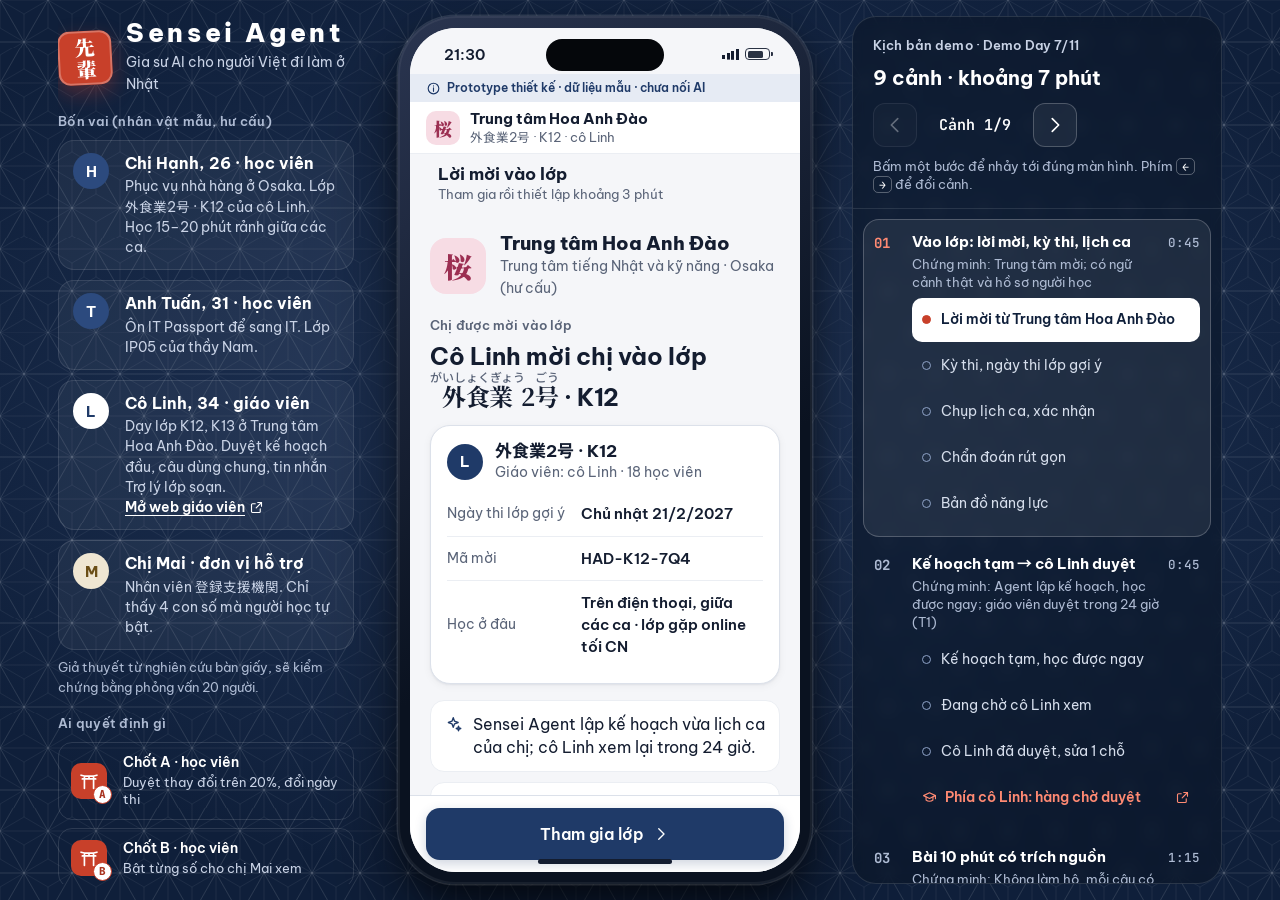
==== demo/index.html @ a63b80f2 "Sensei Agent: clickable prototype for learners, teachers and tenant ops, with a 55-second intro vide" ====
<!doctype html>
<html lang="vi">
<head>
<meta charset="utf-8">
<meta name="viewport" content="width=device-width, initial-scale=1, viewport-fit=cover">
<title>Sensei Agent · Prototype thiết kế</title>
<meta name="description" content="Prototype thiết kế bấm được của Sensei Agent, gia sư AI cho người Việt đi làm ở Nhật. Dữ liệu mẫu, chưa nối AI.">
<meta name="theme-color" content="#0F1F3A">
<link rel="icon" href="data:image/svg+xml,%3Csvg xmlns='http://www.w3.org/2000/svg' viewBox='0 0 64 64'%3E%3Crect width='64' height='64' rx='14' fill='%23C8402A'/%3E%3Ctext x='32' y='45' font-size='38' text-anchor='middle' fill='white' font-family='serif' font-weight='700'%3E%E5%85%88%3C/text%3E%3C/svg%3E">
<link rel="preconnect" href="https://fonts.googleapis.com">
<link rel="preconnect" href="https://fonts.gstatic.com" crossorigin>
<link rel="stylesheet" href="https://fonts.googleapis.com/css2?family=Be+Vietnam+Pro:wght@300;400;500;600;700;800&family=JetBrains+Mono:wght@400;500;700&family=Noto+Sans+JP:wght@400;500;700&family=Noto+Serif+JP:wght@700;900&display=swap">
<link rel="stylesheet" href="assets/app.css">
</head>
<body>
<a class="skip" href="#view">Bỏ qua, tới màn hình app</a>

<svg width="0" height="0" style="position:absolute" aria-hidden="true" focusable="false">
  <symbol id="i-sun" viewBox="0 0 24 24"><circle cx="12" cy="12" r="4"/><path d="M12 2.5v2M12 19.5v2M4.6 4.6l1.4 1.4M18 18l1.4 1.4M2.5 12h2M19.5 12h2M4.6 19.4L6 18M18 6l1.4-1.4"/></symbol>
  <symbol id="i-cal" viewBox="0 0 24 24"><rect x="3.5" y="5" width="17" height="15.5" rx="2.5"/><path d="M3.5 10h17M8 3v4M16 3v4"/></symbol>
  <symbol id="i-camera" viewBox="0 0 24 24"><path d="M4.5 8h2.8l1.8-2.6h5.8L16.7 8h2.8a1.5 1.5 0 0 1 1.5 1.5v9A1.5 1.5 0 0 1 19.5 20h-15A1.5 1.5 0 0 1 3 18.5v-9A1.5 1.5 0 0 1 4.5 8z"/><circle cx="12" cy="13.8" r="3.6"/></symbol>
  <symbol id="i-chat" viewBox="0 0 24 24"><path d="M5 4.5h14A2 2 0 0 1 21 6.5v8.5a2 2 0 0 1-2 2h-8.5L5.5 21v-4H5a2 2 0 0 1-2-2V6.5a2 2 0 0 1 2-2z"/><path d="M8 9.5h8M8 13h5"/></symbol>
  <symbol id="i-user" viewBox="0 0 24 24"><circle cx="12" cy="8" r="4"/><path d="M4 20.5c1-4 4.4-6 8-6s7 2 8 6"/></symbol>
  <symbol id="i-back" viewBox="0 0 24 24"><path d="M15 5l-7 7 7 7"/></symbol>
  <symbol id="i-next" viewBox="0 0 24 24"><path d="M9 5l7 7-7 7"/></symbol>
  <symbol id="i-check" viewBox="0 0 24 24"><path d="M5 12.5l4.5 4.5L19 7.5"/></symbol>
  <symbol id="i-x" viewBox="0 0 24 24"><path d="M6.5 6.5l11 11M17.5 6.5l-11 11"/></symbol>
  <symbol id="i-lock" viewBox="0 0 24 24"><rect x="5" y="10.5" width="14" height="10" rx="2.2"/><path d="M8.5 10.5V7.8a3.5 3.5 0 0 1 7 0v2.7M12 14.5v2.5"/></symbol>
  <symbol id="i-shield" viewBox="0 0 24 24"><path d="M12 3l7.5 2.8v5.7c0 4.6-3.2 8.2-7.5 9.5-4.3-1.3-7.5-4.9-7.5-9.5V5.8z"/><path d="M9 12l2.2 2.2L15.5 10"/></symbol>
  <symbol id="i-phone" viewBox="0 0 24 24"><path d="M6 3.5h3l1.6 4.4-2.1 1.4a11.5 11.5 0 0 0 6.2 6.2l1.4-2.1 4.4 1.6v3A2.5 2.5 0 0 1 18 20.5 15 15 0 0 1 3.5 6 2.5 2.5 0 0 1 6 3.5z"/></symbol>
  <symbol id="i-ext" viewBox="0 0 24 24"><path d="M14 4h6v6M20 4l-8.5 8.5M18 14v4.5a1.5 1.5 0 0 1-1.5 1.5h-11A1.5 1.5 0 0 1 4 18.5v-11A1.5 1.5 0 0 1 5.5 6H10"/></symbol>
  <symbol id="i-book" viewBox="0 0 24 24"><path d="M4.5 5.5A2.5 2.5 0 0 1 7 3h12.5v15H7a2.5 2.5 0 0 0-2.5 2.5z"/><path d="M4.5 20.5V5.5M19.5 18v3H7M9 7.5h6.5"/></symbol>
  <symbol id="i-flag" viewBox="0 0 24 24"><path d="M5.5 21V4M5.5 4.5h11.5l-2.3 4 2.3 4H5.5"/></symbol>
  <symbol id="i-bulb" viewBox="0 0 24 24"><path d="M9.3 17.5h5.4M10.2 20.5h3.6M12 3a6 6 0 0 0-3.6 10.8c.7.6 1 1.3 1 2.2v1.5h5.2V16c0-.9.3-1.6 1-2.2A6 6 0 0 0 12 3z"/></symbol>
  <symbol id="i-trash" viewBox="0 0 24 24"><path d="M4 7h16M9.5 7V4.5h5V7M6 7l1 13.5h10L18 7M10 11v6M14 11v6"/></symbol>
  <symbol id="i-refresh" viewBox="0 0 24 24"><path d="M20 11A8 8 0 0 0 5.6 6.4L4 8M4 3.5V8h4.5M4 13a8 8 0 0 0 14.4 4.6L20 16M20 20.5V16h-4.5"/></symbol>
  <symbol id="i-clock" viewBox="0 0 24 24"><circle cx="12" cy="12" r="8.5"/><path d="M12 7.5V12l3 2"/></symbol>
  <symbol id="i-train" viewBox="0 0 24 24"><rect x="5.5" y="3" width="13" height="14" rx="3"/><path d="M5.5 10.5h13M9 14h.01M15 14h.01M8.5 21l2-4M15.5 21l-2-4"/></symbol>
  <symbol id="i-cup" viewBox="0 0 24 24"><path d="M4 9h12.5v4.5A5.5 5.5 0 0 1 11 19H9.5A5.5 5.5 0 0 1 4 13.5z"/><path d="M16.5 10.5h1.2a2.6 2.6 0 0 1 0 5.2h-1.6M8 3.5v2.5M12 3.5v2.5"/></symbol>
  <symbol id="i-moon" viewBox="0 0 24 24"><path d="M19.5 14.5A8 8 0 1 1 9.5 4.5a6.5 6.5 0 0 0 10 10z"/></symbol>
  <symbol id="i-eye" viewBox="0 0 24 24"><path d="M2.5 12S6 5.5 12 5.5 21.5 12 21.5 12 18 18.5 12 18.5 2.5 12 2.5 12z"/><circle cx="12" cy="12" r="3"/></symbol>
  <symbol id="i-info" viewBox="0 0 24 24"><circle cx="12" cy="12" r="8.5"/><path d="M12 11v5.5M12 7.8v.2"/></symbol>
  <symbol id="i-pen" viewBox="0 0 24 24"><path d="M4.5 19.5h3.8L19 8.8 15.2 5 4.5 15.7zM13.5 6.7l3.8 3.8"/></symbol>
  <symbol id="i-spark" viewBox="0 0 24 24"><path d="M11 3.5l1.7 4.8 4.8 1.7-4.8 1.7L11 16.5l-1.7-4.8L4.5 10l4.8-1.7zM18 15l.8 2.2 2.2.8-2.2.8L18 21l-.8-2.2-2.2-.8 2.2-.8z"/></symbol>
  <symbol id="i-map" viewBox="0 0 24 24"><path d="M9 4.5L3.5 6.5v13l5.5-2 6 2 5.5-2v-13l-5.5 2zM9 4.5v13M15 6.5v13"/></symbol>
  <symbol id="i-send" viewBox="0 0 24 24"><path d="M4 11.8L20 4l-6 16-2.6-6.2zM11.4 13.8L20 4"/></symbol>
  <symbol id="i-list" viewBox="0 0 24 24"><path d="M9.5 6.5h10M9.5 12h10M9.5 17.5h10M4.5 6.5h.01M4.5 12h.01M4.5 17.5h.01"/></symbol>
  <symbol id="i-timer" viewBox="0 0 24 24"><circle cx="12" cy="13.5" r="7.5"/><path d="M12 9.5v4l2.5 2M9.5 2.5h5M18.5 6.5l1.2-1.2"/></symbol>
  <symbol id="i-users" viewBox="0 0 24 24"><circle cx="9" cy="8.5" r="3.5"/><path d="M2.5 20c.8-3.4 3.3-5.5 6.5-5.5s5.7 2.1 6.5 5.5M16 5a3.5 3.5 0 0 1 0 7M18 14.8c1.8.8 3 2.6 3.5 5.2"/></symbol>
  <symbol id="i-scan" viewBox="0 0 24 24"><path d="M4 8.5V5.5A1.5 1.5 0 0 1 5.5 4h3M15.5 4h3A1.5 1.5 0 0 1 20 5.5v3M20 15.5v3a1.5 1.5 0 0 1-1.5 1.5h-3M8.5 20h-3A1.5 1.5 0 0 1 4 18.5v-3M4 12h16"/></symbol>
  <symbol id="i-alert" viewBox="0 0 24 24"><path d="M12 3.5l9.5 16.5h-19z"/><path d="M12 10v4.5M12 17.2v.2"/></symbol>
  <symbol id="i-gate" viewBox="0 0 24 24"><path d="M2.5 5c4.5 1.6 14.5 1.6 19 0M4 9.5h16M6.5 6.4V21M17.5 6.4V21M12 6.9v2.6"/></symbol>
  <symbol id="i-play" viewBox="0 0 24 24"><path d="M8 5.5l10.5 6.5L8 18.5z"/></symbol>
  <symbol id="i-file" viewBox="0 0 24 24"><path d="M14 3.5H7A1.5 1.5 0 0 0 5.5 5v14A1.5 1.5 0 0 0 7 20.5h10a1.5 1.5 0 0 0 1.5-1.5V8z"/><path d="M14 3.5V8h4.5M9 12.5h6M9 16h6"/></symbol>
  <symbol id="i-mega" viewBox="0 0 24 24"><path d="M4 10v4h3l7 4.5v-13L7 10z"/><path d="M17.5 9.5a3.5 3.5 0 0 1 0 5M7 14l1.2 5h2.3l-1-5"/></symbol>
  <symbol id="i-school" viewBox="0 0 24 24"><path d="M2.5 9L12 4.5 21.5 9 12 13.5z"/><path d="M6.5 11v5c3 2.5 8 2.5 11 0v-5M21.5 9v5"/></symbol>
</svg>

<div class="stage">
  <aside class="rail" aria-label="Về prototype này">
    <div class="brand">
      <span class="seal" aria-hidden="true">先輩</span>
      <div><p class="wordmark">Sensei Agent</p><p class="tagline">Gia sư AI cho người Việt đi làm ở Nhật</p></div>
    </div>

    <section aria-labelledby="personasT">
      <h2 class="rail-label" id="personasT">Bốn vai (nhân vật mẫu, hư cấu)</h2>
      <div class="personas">
        <article class="persona"><span class="av" aria-hidden="true">H</span><div><h3>Chị Hạnh, 26 · học viên</h3><p>Phục vụ nhà hàng ở Osaka. Lớp <span lang="ja">外食業2号</span> · K12 của cô Linh. Học 15–20 phút rảnh giữa các ca.</p></div></article>
        <article class="persona"><span class="av" aria-hidden="true">T</span><div><h3>Anh Tuấn, 31 · học viên</h3><p>Ôn IT Passport để sang IT. Lớp IP05 của thầy Nam.</p></div></article>
        <article class="persona"><span class="av av-teach" aria-hidden="true">L</span><div><h3>Cô Linh, 34 · giáo viên</h3><p>Dạy lớp K12, K13 ở Trung tâm Hoa Anh Đào. Duyệt kế hoạch đầu, câu dùng chung, tin nhắn Trợ lý lớp soạn. <a class="rail-link" href="../teacher/index.html#p=today" target="_blank" rel="noopener">Mở web giáo viên<svg class="ic ic-xs" aria-hidden="true"><use href="#i-ext"></use></svg></a></p></div></article>
        <article class="persona"><span class="av av-mai" aria-hidden="true">M</span><div><h3>Chị Mai · đơn vị hỗ trợ</h3><p>Nhân viên <span lang="ja">登録支援機関</span>. Chỉ thấy 4 con số mà người học tự bật.</p></div></article>
      </div>
      <p class="rail-fine">Giả thuyết từ nghiên cứu bàn giấy, sẽ kiểm chứng bằng phỏng vấn 20 người.</p>
    </section>

    <section aria-labelledby="gatesT">
      <h2 class="rail-label" id="gatesT">Ai quyết định gì</h2>
      <div class="gates-legend">
        <button class="gl" data-act="go" data-arg="replan-diff"><span class="gate-mark sm" aria-hidden="true"><svg class="ic"><use href="#i-gate"></use></svg><b>A</b></span><span class="gl-t">Chốt A · học viên<em>Duyệt thay đổi trên 20%, đổi ngày thi</em></span></button>
        <button class="gl" data-act="go" data-arg="privacy"><span class="gate-mark sm" aria-hidden="true"><svg class="ic"><use href="#i-gate"></use></svg><b>B</b></span><span class="gl-t">Chốt B · học viên<em>Bật từng số cho chị Mai xem</em></span></button>
        <button class="gl" data-act="go" data-arg="plan-approved"><span class="gate-mark sm" aria-hidden="true"><svg class="ic"><use href="#i-gate"></use></svg><b>L</b></span><span class="gl-t">Cô Linh · giáo viên<em>Kế hoạch đầu (T1), câu dùng chung (T2), trả lời câu hỏi (T6), tin nhắn lớp (T7)</em></span></button>
      </div>
      <p class="shu-note"><span class="shu-dot" aria-hidden="true"></span>Màu son (朱) trong app = chỗ con người quyết định.</p>
    </section>

    <p class="rail-foot">Làm ở giai đoạn đề xuất (9/2026), khai báo theo Rulebook 8.3 và FAQ 10. Lõi AI và máy chủ xây trong 25/10–6/11/2026.</p>
  </aside>

  <header class="topbar">
    <div class="brand sm"><span class="seal sm" aria-hidden="true">先輩</span><p class="wordmark">Sensei Agent</p></div>
    <button class="topbar-guide" data-act="guide" aria-controls="guide" aria-expanded="false"><svg class="ic ic-sm" aria-hidden="true"><use href="#i-list"></use></svg><span>Kịch bản demo · <span class="js-pos">Cảnh 1/9</span></span></button>
  </header>

  <main class="center">
    <div class="device-box">
      <div class="device">
        <div class="phone" id="phone" role="region" aria-label="Màn hình app Sensei Agent">
          <div class="statusbar" aria-hidden="true"><span id="sb-time" class="sb-time">21:30</span><span class="island"></span><span class="sb-right"><span id="sb-day">CN 15/11</span><span class="sb-sig"></span><span class="sb-bat"></span></span></div>
          <div class="badge-strip"><span class="badge"><svg class="ic ic-xs" aria-hidden="true"><use href="#i-info"></use></svg>Prototype thiết kế · dữ liệu mẫu · chưa nối AI</span><span id="badge-clock" class="badge-clock"></span></div>
          <div id="tenant" class="tenant"></div>
          <div id="rolebar" class="rolebar" hidden></div>
          <header id="appbar" class="appbar"></header>
          <div id="view" class="view" tabindex="-1"></div>
          <div id="dock" class="dock" hidden></div>
          <nav id="tabbar" class="tabbar" aria-label="Điều hướng chính" hidden></nav>
          <div id="sheet" class="sheet" hidden></div>
          <div id="toast" class="toast" role="status" aria-live="polite"></div>
          <span class="home-ind" aria-hidden="true"></span>
        </div>
      </div>
    </div>
  </main>

  <aside id="guide" class="guide" aria-label="Kịch bản demo">
    <div class="guide-head">
      <div class="guide-top">
        <p class="eyebrow on-dark">Kịch bản demo · Demo Day 7/11</p>
        <button class="guide-close" data-act="closeGuide" aria-label="Đóng kịch bản"><svg class="ic" aria-hidden="true"><use href="#i-x"></use></svg></button>
      </div>
      <h2 class="guide-h">9 cảnh · khoảng 7 phút</h2>
      <div class="guide-nav">
        <button id="prevScene" data-act="prevScene" aria-label="Cảnh trước"><svg class="ic" aria-hidden="true"><use href="#i-back"></use></svg></button>
        <span id="guide-pos" class="guide-pos" aria-live="polite">Cảnh 1/9</span>
        <button id="nextScene" data-act="nextScene" aria-label="Cảnh sau"><svg class="ic" aria-hidden="true"><use href="#i-next"></use></svg></button>
      </div>
      <p class="kbd-hint">Bấm một bước để nhảy tới đúng màn hình. Phím <kbd>←</kbd> <kbd>→</kbd> để đổi cảnh.</p>
    </div>
    <div id="guide-body" class="guide-body"></div>
  </aside>
  <div id="guide-scrim" class="guide-scrim" data-act="closeGuide" hidden></div>
</div>

<script src="assets/data.js"></script>
<script src="assets/app.js"></script>
</body>
</html>
---- demo/assets/app.css ----
/* Sensei Agent prototype. Indigo (藍) carries the app; vermilion (朱) marks only the places where a person decides. */
:root {
  --ai: #1F3A68; --ai-deep: #172D52; --ai-ink: #0F1F3A; --ai-mid: #4F6FA8; --ai-soft: #E6EBF4; --ai-tint: #F0F4FB;
  --paper: #F5F6F9; --card: #FFFFFF; --ink: #141D30; --ink-2: #3A4458; --muted: #5A6478; --line: #DCE1EA; --line-2: #EBEEF3;
  --shu: #C8402A; --shu-deep: #A9331F; --shu-soft: #FBEAE6; --shu-light: #FF8A73;
  --ok: #1E6B52; --ok-soft: #E3F2EC; --warn: #8A5A00; --warn-soft: #FFF4DB; --danger: #B3261E;
  --on-dark: #C9D3E6; --on-dark-2: #AEBBD3;
  --ease: cubic-bezier(.2, .7, 0, 1);
  --sh-1: 0 1px 2px rgba(20, 29, 48, .06), 0 2px 8px rgba(20, 29, 48, .05);
  --sh-2: 0 10px 28px rgba(20, 29, 48, .14);
  --f-body: "Be Vietnam Pro", "Noto Sans JP", "Hiragino Sans", "Yu Gothic UI", "Meiryo", system-ui, sans-serif;
  --f-jp-serif: "Noto Serif JP", "Hiragino Mincho ProN", "Yu Mincho", serif;
  --f-jp: "Noto Sans JP", "Hiragino Sans", "Yu Gothic UI", "Meiryo", var(--f-body);
  --f-mono: "JetBrains Mono", ui-monospace, "Cascadia Mono", Consolas, monospace;
  --s: 1;
}

*, *::before, *::after { box-sizing: border-box; }
[hidden] { display: none !important; }
html { -webkit-text-size-adjust: 100%; }
body {
  margin: 0; min-height: 100dvh; font: 400 16px/1.55 var(--f-body); color: var(--ink); line-break: strict;
  background-color: var(--ai-ink);
  background-image: radial-gradient(1200px 700px at 50% 45%, rgba(79, 111, 168, .28), transparent 70%), url("asanoha.svg");
  -webkit-font-smoothing: antialiased;
}
button, input { font: inherit; color: inherit; }
button { cursor: pointer; -webkit-tap-highlight-color: transparent; touch-action: manipulation; }
button:disabled { cursor: not-allowed; }
a { color: var(--ai); }
p { margin: 0; }
ruby { ruby-align: center; white-space: nowrap; }
ruby rt { font-family: var(--f-jp); font-weight: 500; font-size: .5em; color: var(--muted); letter-spacing: 0; }
.jt { font-family: var(--f-jp-serif); font-weight: 700; }
.mono { font-family: var(--f-mono); }
.num { font-variant-numeric: tabular-nums; }
.sr-only { position: absolute !important; width: 1px; height: 1px; padding: 0; margin: -1px; overflow: hidden; clip: rect(0 0 0 0); white-space: nowrap; border: 0; }
.skip { position: absolute; left: 12px; top: -60px; z-index: 100; background: #fff; color: var(--ai); padding: 10px 14px; border-radius: 10px; font-weight: 600; }
.skip:focus { top: 12px; }
:focus-visible { outline: 2px solid var(--shu); outline-offset: 2px; }
[tabindex="-1"]:focus { outline: none; }

.ic { width: 22px; height: 22px; flex: none; fill: none; stroke: currentColor; stroke-width: 1.8; stroke-linecap: round; stroke-linejoin: round; vertical-align: middle; }
.ic-sm { width: 18px; height: 18px; }
.ic-xs { width: 15px; height: 15px; }
.ic-lg { width: 30px; height: 30px; }
.ic.ok { color: var(--ok); }

/* ================= STAGE (desktop 3 columns) ================= */
.stage {
  display: grid; grid-template-columns: minmax(250px, 300px) auto minmax(320px, 370px);
  gap: 40px; justify-content: center; align-items: center; min-height: 100dvh; padding: 16px 32px;
}
.center { display: grid; place-items: center; }
.device-box { position: relative; width: calc(414px * var(--s)); height: calc(868px * var(--s)); }
.device {
  position: absolute; top: 0; left: 0; width: 414px; height: 868px; padding: 12px;
  transform: scale(var(--s)); transform-origin: 0 0;
  border-radius: 58px; background: linear-gradient(145deg, #2A3550, #0A1220 60%);
  box-shadow: 0 0 0 1.5px rgba(255, 255, 255, .12), 0 40px 80px rgba(0, 0, 0, .55), 0 12px 24px rgba(0, 0, 0, .35), inset 0 0 0 2px rgba(255, 255, 255, .06);
}
.phone {
  position: relative; width: 390px; height: 844px; border-radius: 46px; overflow: hidden;
  background: var(--paper); display: flex; flex-direction: column; isolation: isolate;
}

/* ----- rail ----- */
.rail { color: #fff; display: grid; gap: 18px; align-content: safe center; max-height: calc(100dvh - 32px); overflow: auto; padding: 4px 4px 4px 0; scrollbar-width: thin; }
.brand { display: flex; gap: 14px; align-items: center; }
.seal {
  width: 54px; height: 54px; border-radius: 12px; background: var(--shu); color: #fff; flex: none;
  font: 900 20px/1 var(--f-jp-serif); display: grid; place-items: center; writing-mode: vertical-rl; letter-spacing: .06em;
  box-shadow: inset 0 0 0 2px rgba(255, 255, 255, .28), 0 8px 20px rgba(200, 64, 42, .35); transform: rotate(-3deg);
}
.seal.sm { width: 38px; height: 38px; font-size: 14px; border-radius: 9px; }
.wordmark { font: 800 26px/1 var(--f-body); letter-spacing: .14em; margin: 0; }
.brand.sm .wordmark { font-size: 19px; }
.tagline { font-size: 14px; color: var(--on-dark); margin-top: 6px; }
.proto-badge { display: inline-flex; gap: 8px; align-items: center; justify-self: start; font: 600 13px/1.3 var(--f-body); background: rgba(230, 235, 244, .1); border: 1px solid rgba(230, 235, 244, .28); color: #E6EBF4; border-radius: 999px; padding: 7px 14px; }
.rail-label { font: 600 13px/1.3 var(--f-body); color: var(--on-dark-2); letter-spacing: .02em; margin: 0 0 10px; }
.personas { display: grid; gap: 10px; }
.persona { background: rgba(255, 255, 255, .05); border: 1px solid rgba(255, 255, 255, .1); border-radius: 16px; padding: 12px 14px; display: grid; grid-template-columns: 40px 1fr; gap: 12px; }
.persona .av { background: #2C4A7E; color: #fff; }
.persona h3 { font: 700 15.5px/1.3 var(--f-body); margin: 0; }
.persona p { font-size: 13.5px; line-height: 1.5; color: var(--on-dark); margin-top: 3px; }
.rail-fine { font-size: 12.5px; color: var(--on-dark-2); margin-top: 8px; }
.gates-legend { display: grid; gap: 8px; }
.gl { display: grid; grid-template-columns: 40px 1fr; gap: 12px; align-items: center; text-align: left; padding: 10px 12px; border-radius: 14px; background: transparent; border: 1px solid rgba(255, 255, 255, .12); color: #fff; min-height: 56px; transition: background .2s, border-color .2s; }
.gl:hover { background: rgba(255, 255, 255, .06); border-color: rgba(255, 138, 115, .5); }
.gl-t { font: 600 14px/1.35 var(--f-body); }
.gl-t em { display: block; font: 400 12.5px/1.4 var(--f-body); color: var(--on-dark); font-style: normal; margin-top: 2px; }
.shu-note { display: flex; gap: 10px; align-items: center; font-size: 13.5px; color: #E6EBF4; margin-top: 12px; }
.shu-dot { width: 14px; height: 14px; border-radius: 4px; background: var(--shu); flex: none; }
.rail-foot { font-size: 12.5px; line-height: 1.55; color: var(--on-dark-2); border-top: 1px solid rgba(255, 255, 255, .12); padding-top: 14px; }

/* ----- guide ----- */
.guide {
  color: #fff; display: flex; flex-direction: column; max-height: min(calc(100dvh - 32px), 900px);
  background: rgba(10, 20, 38, .55); border: 1px solid rgba(255, 255, 255, .12); border-radius: 24px; overflow: hidden;
  backdrop-filter: blur(6px);
}
.guide-head { padding: 20px 20px 14px; border-bottom: 1px solid rgba(255, 255, 255, .1); }
.guide-top { display: flex; justify-content: space-between; align-items: center; gap: 8px; }
.guide-h { font: 700 20px/1.3 var(--f-body); margin: 4px 0 12px; }
.guide-nav { display: flex; align-items: center; gap: 10px; }
.guide-nav button, .guide-close { width: 44px; height: 44px; border-radius: 12px; border: 1px solid rgba(255, 255, 255, .22); background: rgba(255, 255, 255, .06); color: #fff; display: grid; place-items: center; }
.guide-nav button:hover:not(:disabled) { background: rgba(255, 255, 255, .14); }
.guide-nav button:disabled { opacity: .35; }
.guide-close { display: none; }
.guide-pos { font: 600 15px var(--f-mono); color: #fff; min-width: 96px; text-align: center; }
.kbd-hint { font-size: 12.5px; line-height: 1.5; color: var(--on-dark-2); margin-top: 10px; }
kbd { font: 500 11.5px var(--f-mono); border: 1px solid rgba(255, 255, 255, .3); border-radius: 5px; padding: 0 5px; color: #fff; }
.guide-body { overflow-y: auto; padding: 10px 10px 18px; flex: 1; scrollbar-width: thin; scrollbar-color: rgba(255, 255, 255, .25) transparent; }
.scenes { list-style: none; padding: 0; margin: 0; display: grid; gap: 4px; }
.scene { border-radius: 16px; padding: 12px 10px 10px; border: 1px solid transparent; transition: background .25s, border-color .25s; }
.scene.on { background: rgba(255, 255, 255, .07); border-color: rgba(255, 255, 255, .22); }
.scene-top { display: grid; grid-template-columns: 30px 1fr auto; gap: 8px; align-items: start; }
.scene-n { font: 700 14px/1.6 var(--f-mono); color: var(--on-dark-2); }
.scene.on .scene-n { color: var(--shu-light); }
.scene-tt h3 { font: 700 15px/1.35 var(--f-body); margin: 0; }
.scene-proves { font-size: 12.5px; line-height: 1.45; color: var(--on-dark-2); margin-top: 3px; }
.scene-dur { font: 500 12.5px/1.8 var(--f-mono); color: var(--on-dark-2); }
.steps { list-style: none; padding: 0 0 0 38px; margin: 6px 0 0; display: grid; gap: 2px; }
.step { width: 100%; display: flex; gap: 10px; align-items: center; text-align: left; min-height: 44px; padding: 6px 10px; border-radius: 10px; border: 0; background: transparent; color: #D6DEEC; font: 400 14px/1.35 var(--f-body); transition: background .15s, color .15s; }
.step:hover { background: rgba(255, 255, 255, .08); color: #fff; }
.step-dot { width: 9px; height: 9px; border-radius: 50%; border: 1.5px solid #8FA3C7; flex: none; }
.step.cur { background: #fff; color: var(--ai-ink); font-weight: 600; }
.step.cur .step-dot { background: var(--shu); border-color: var(--shu); }
.extras { margin: 12px 0 12px; padding: 14px 4px 0; border-top: 1px solid rgba(255, 255, 255, .1); }
.extras .eyebrow { margin: 0 6px 6px; }
.extras .steps { padding-left: 0; }
.step.extra span em { display: block; font-style: normal; font-size: 12.5px; color: var(--on-dark-2); }
.step.extra.cur span em { color: var(--muted); }
.btn.on-dark-ghost { background: transparent; border-color: rgba(255, 255, 255, .28); color: #fff; margin: 4px 4px 0; width: calc(100% - 8px); }
.btn.on-dark-ghost:hover { background: rgba(255, 255, 255, .08); }
.guide-scrim { position: fixed; inset: 0; background: rgba(5, 10, 20, .55); z-index: 40; }
.topbar { display: none; }
.guide :focus-visible, .rail :focus-visible, .topbar :focus-visible { outline-color: var(--shu-light); }

/* ================= PHONE CHROME ================= */
.statusbar { position: relative; flex: none; height: 46px; display: flex; align-items: center; justify-content: space-between; padding: 6px 30px 0 34px; font: 600 15px var(--f-body); color: var(--ink); background: var(--paper); }
.sb-time { font-variant-numeric: tabular-nums; }
.island { position: absolute; left: 50%; top: 11px; width: 118px; height: 32px; margin-left: -59px; border-radius: 20px; background: #05070B; }
.sb-right { display: flex; align-items: center; gap: 6px; font-size: 13px; }
#sb-day { display: none; }
.sb-sig { width: 17px; height: 11px; background: linear-gradient(to top, var(--ink) 0 100%) 0 100%/3px 40% no-repeat, linear-gradient(var(--ink), var(--ink)) 4.5px 100%/3px 60% no-repeat, linear-gradient(var(--ink), var(--ink)) 9px 100%/3px 80% no-repeat, linear-gradient(var(--ink), var(--ink)) 13.5px 100%/3px 100% no-repeat; }
.sb-bat { width: 25px; height: 12px; border: 1.5px solid var(--ink); border-radius: 4px; position: relative; opacity: .9; }
.sb-bat::before { content: ""; position: absolute; inset: 1.5px 6px 1.5px 1.5px; background: var(--ink); border-radius: 1.5px; }
.sb-bat::after { content: ""; position: absolute; right: -4px; top: 3px; width: 2px; height: 4px; border-radius: 0 1px 1px 0; background: var(--ink); }
.badge-strip { flex: none; display: flex; flex-wrap: wrap; align-items: center; gap: 2px 10px; padding: 6px 16px; background: var(--ai-soft); color: var(--ai); font: 600 12px/1.35 var(--f-body); }
.badge { display: inline-flex; gap: 6px; align-items: center; }
.badge-clock { display: none; margin-left: auto; font: 500 12px var(--f-mono); }
.rolebar { flex: none; display: flex; gap: 8px; align-items: center; padding: 9px 16px; background: var(--ai-ink); color: #fff; font-size: 13.5px; }
.appbar { position: relative; flex: none; display: flex; align-items: center; gap: 8px; min-height: 58px; padding: 4px 12px; background: var(--paper); }
.iconbtn { width: 44px; height: 44px; border-radius: 12px; border: 0; background: transparent; color: var(--ink); display: grid; place-items: center; }
.iconbtn:hover { background: var(--ai-soft); }
.appbar-logo { width: 36px; height: 36px; margin: 4px; border-radius: 10px; background: var(--shu); color: #fff; font: 900 19px/1 var(--f-jp-serif); display: grid; place-items: center; flex: none; }
.appbar-t { flex: 1; min-width: 0; }
.appbar-title { font: 700 17px/1.25 var(--f-body); white-space: nowrap; overflow: hidden; text-overflow: ellipsis; }
.appbar-sub { font-size: 13px; line-height: 1.3; color: var(--muted); margin-top: 1px; white-space: nowrap; overflow: hidden; text-overflow: ellipsis; }
.appbar-guide { display: none; }
.setup-prog { position: absolute; left: 16px; right: 16px; bottom: 0; display: flex; gap: 4px; }
.setup-prog span { flex: 1; height: 3px; border-radius: 2px; background: var(--line); transition: background .3s; }
.setup-prog span.on { background: var(--ai); }
.view { flex: 1; min-height: 0; overflow-y: auto; overflow-x: hidden; overscroll-behavior: contain; scrollbar-width: thin; scrollbar-color: #C3CAD6 transparent; outline: none; }
.screen { min-height: 100%; }
.screen.enter { animation: enterFwd .32s var(--ease) both; }
.screen.enter-back { animation: enterBack .32s var(--ease) both; }
@keyframes enterFwd { from { opacity: 0; transform: translateX(16px); } to { opacity: 1; transform: none; } }
@keyframes enterBack { from { opacity: 0; transform: translateX(-16px); } to { opacity: 1; transform: none; } }
.dock { flex: none; display: grid; gap: 8px; padding: 12px 16px; background: rgba(255, 255, 255, .96); border-top: 1px solid var(--line); }
.tabbar { flex: none; display: grid; grid-template-columns: repeat(5, 1fr); background: #fff; border-top: 1px solid var(--line); padding: 6px 6px 26px; }
.tab { display: grid; justify-items: center; align-content: start; gap: 2px; min-height: 52px; border: 0; background: none; color: var(--muted); font: 600 12px/1.2 var(--f-body); padding: 4px 0; border-radius: 12px; }
.tab-ic { display: grid; place-items: center; width: 58px; height: 30px; border-radius: 999px; transition: background .2s var(--ease); }
.tab .ic { width: 23px; height: 23px; }
.tab.on { color: var(--ai); }
.tab.on .tab-ic { background: var(--ai-soft); }
.tab.on .ic { stroke-width: 2.1; }
.tab-cam .tab-ic { width: 54px; height: 54px; border-radius: 50%; background: var(--ai); color: #fff; margin-top: -24px; border: 4px solid #fff; box-shadow: 0 6px 16px rgba(31, 58, 104, .35); }
.tab-cam.on .tab-ic { background: var(--ai-deep); }
.home-ind { position: absolute; left: 50%; bottom: 8px; width: 134px; height: 5px; margin-left: -67px; border-radius: 3px; background: var(--ink); z-index: 35; pointer-events: none; }

/* sheet + toast */
.sheet { position: absolute; inset: 0; z-index: 30; }
.scrim { position: absolute; inset: 0; background: rgba(15, 31, 58, .5); animation: fade .2s ease both; }
.sheet-card { position: absolute; left: 0; right: 0; bottom: 0; background: #fff; border-radius: 24px 24px 0 0; padding: 10px 20px 34px; animation: sheetUp .32s var(--ease) both; box-shadow: 0 -10px 30px rgba(15, 31, 58, .2); }
.sheet-card > p { font-size: 15.5px; color: var(--ink-2); margin: 8px 0 18px; }
.grab { display: block; width: 40px; height: 5px; border-radius: 3px; background: var(--line); margin: 0 auto 14px; }
@keyframes fade { from { opacity: 0; } }
@keyframes sheetUp { from { transform: translateY(100%); } }
.reasons { display: grid; gap: 8px; margin: 12px 0 18px; }
.reason { min-height: 48px; border: 1.5px solid var(--line); border-radius: 12px; background: #fff; text-align: left; padding: 0 14px; font: 600 15px var(--f-body); color: var(--ink); }
.reason.on { border-color: var(--ai); background: var(--ai-tint); box-shadow: inset 0 0 0 1px var(--ai); }
.toast { position: absolute; left: 50%; bottom: 104px; z-index: 40; transform: translate(-50%, 14px); opacity: 0; visibility: hidden; pointer-events: none; background: var(--ink); color: #fff; padding: 12px 16px; border-radius: 14px; font: 500 14.5px/1.4 var(--f-body); width: max-content; max-width: calc(100% - 40px); box-shadow: var(--sh-2); transition: opacity .2s, transform .3s var(--ease), visibility 0s .3s; }
.toast.show { opacity: 1; visibility: visible; transform: translate(-50%, 0); transition: opacity .2s, transform .3s var(--ease); }

/* ================= TYPE + BASICS ================= */
.pad { padding: 16px 20px 28px; }
.eyebrow { font: 600 13px/1.35 var(--f-body); color: var(--muted); margin: 0 0 6px; letter-spacing: .01em; }
.eyebrow.shu { color: var(--shu-deep); }
.eyebrow.on-dark { color: var(--on-dark); }
.eyebrow.gap { margin-top: 24px; }
.h1 { font: 700 24px/1.3 var(--f-body); letter-spacing: -.01em; margin: 2px 0 10px; }
.h2 { font: 700 19px/1.35 var(--f-body); margin: 0; }
.h3 { font: 700 17px/1.35 var(--f-body); margin: 24px 0 10px; }
.lead { font-size: 16px; line-height: 1.55; color: var(--ink-2); margin: 0 0 14px; }
.helper { font-size: 13.5px; line-height: 1.5; color: var(--muted); margin-top: 6px; }
.muted { color: var(--muted); font-size: 14px; }
.note { display: flex; gap: 10px; align-items: flex-start; padding: 12px 14px; border-radius: 14px; background: var(--ai-soft); color: var(--ink); font-size: 15px; line-height: 1.5; margin: 14px 0; }
.note .ic { margin-top: 2px; color: var(--ai); }
.note.ok { background: var(--ok-soft); }
.note.ok .ic { color: var(--ok); }
.fb { display: flex; gap: 8px; align-items: flex-start; padding: 12px 14px; border-radius: 14px; font: 500 15px/1.5 var(--f-body); margin: 12px 0 0; }
.fb .ic { margin-top: 2px; }
.fb.warn { background: var(--warn-soft); color: #5C3C00; }
.fb.ok { background: var(--ok-soft); color: #134A38; }
.fb.info { background: var(--ai-soft); color: var(--ink); }
.facts { list-style: none; padding: 0; display: grid; gap: 10px; margin: 16px 0; }
.facts li { display: flex; gap: 10px; align-items: flex-start; font-size: 15.5px; line-height: 1.5; background: #fff; border: 1px solid var(--line-2); border-radius: 14px; padding: 12px 14px; }
.facts li .ic { color: var(--ai); margin-top: 2px; }
.facts li .ic.ok { color: var(--ok); }
.srcs { display: grid; gap: 0; margin-top: 10px; }
.src { display: flex; gap: 8px; align-items: center; min-height: 44px; padding: 8px 12px; margin: 10px 0 0; border-radius: 12px; background: #fff; border: 1px solid var(--line); color: var(--ai); font: 500 13px/1.4 var(--f-body); text-decoration: none; transition: border-color .15s, background .15s; }
.src:hover { border-color: var(--ai-mid); background: var(--ai-tint); }
.src span { flex: 1; min-width: 0; }
.tag { display: inline-flex; gap: 8px; align-items: baseline; background: var(--ai-soft); color: var(--ink); border-radius: 8px; padding: 3px 10px; font: 700 14px/1.9 var(--f-jp-serif); }
.tag-vn { font: 500 12.5px var(--f-body); color: var(--ai); }
.team { display: flex; gap: 6px; align-items: center; font-size: 13px; line-height: 1.4; color: var(--muted); }
.empty { text-align: center; padding: 36px 12px; display: grid; justify-items: center; gap: 6px; }
.empty .ic-lg { color: var(--ai); padding: 14px; border-radius: 50%; background: var(--ai-soft); box-sizing: content-box; }
.empty-t { font: 700 18px/1.35 var(--f-body); margin-top: 8px; }
.empty-b { font-size: 15px; line-height: 1.5; color: var(--muted); margin: 0 0 12px; max-width: 32ch; }
.empty.inline { display: flex; gap: 14px; align-items: flex-start; text-align: left; padding: 16px; background: var(--warn-soft); border-radius: 16px; margin: 12px 0 16px; justify-items: start; }
.empty.inline .ic-lg { background: #fff; color: var(--warn); padding: 10px; flex: none; }
.empty.inline .empty-t { margin: 0; }
.empty.inline .empty-b { color: #5C3C00; margin: 4px 0 0; max-width: none; }

/* ================= BUTTONS ================= */
.btn { display: inline-flex; align-items: center; justify-content: center; gap: 8px; min-height: 52px; padding: 8px 18px; border-radius: 14px; font: 600 16px/1.25 var(--f-body); border: 1.5px solid transparent; text-decoration: none; text-align: center; transition: transform .12s var(--ease), background .15s, border-color .15s, box-shadow .15s; }
.btn:active:not(:disabled) { transform: scale(.97); }
.btn.primary { background: var(--ai); color: #fff; box-shadow: 0 4px 12px rgba(31, 58, 104, .22); }
.btn.primary:hover:not(:disabled) { background: var(--ai-deep); }
.btn.shu { background: var(--shu); color: #fff; box-shadow: 0 4px 14px rgba(200, 64, 42, .28); }
.btn.shu:hover:not(:disabled) { background: var(--shu-deep); }
.btn.ghost { background: #fff; border-color: var(--line); color: var(--ai); }
.btn.ghost:hover:not(:disabled) { border-color: var(--ai-mid); background: var(--ai-tint); }
.btn.danger { background: var(--danger); color: #fff; }
.btn.danger:hover { background: #8F1E17; }
.btn.danger-ghost { background: #fff; border-color: #EBC4C0; color: var(--danger); }
.btn.danger-ghost:hover { background: #FFF5F4; }
.btn.call { background: var(--ok); color: #fff; width: 100%; font-size: 17px; }
.btn.call:hover { background: #17563F; }
.btn.sm { min-height: 44px; padding: 6px 14px; font-size: 14.5px; border-radius: 12px; }
.btn.block { width: 100%; }
.btn:disabled { background: #E4E8EF; color: #4F5A6D; border-color: transparent; box-shadow: none; }
.btn.ghost:disabled { background: var(--paper); border-color: var(--line); }
.row2 { display: grid; grid-template-columns: 1fr 1.35fr; gap: 10px; align-items: stretch; }
.row2 > :only-child { grid-column: 1 / -1; }
.row2.tight { margin: 4px 0 0; grid-template-columns: 1fr; }
.row2 .btn { padding-inline: 12px; }
.nw { white-space: nowrap; }
.ritem .row2 { grid-template-columns: auto 1fr; }
.dock-hint { display: flex; gap: 8px; align-items: center; justify-content: center; text-align: center; min-height: 44px; font-size: 14.5px; line-height: 1.4; color: var(--muted); }
.dock-note { align-self: center; font-size: 13.5px; color: var(--muted); }
.chip { display: inline-flex; align-items: center; gap: 7px; min-height: 44px; padding: 8px 14px; border-radius: 999px; border: 1.5px solid var(--line); background: #fff; color: var(--ai); font: 600 14.5px/1.3 var(--f-body); text-align: left; transition: border-color .15s, background .15s; }
.chip:hover { border-color: var(--ai-mid); background: var(--ai-tint); }
.chips { display: flex; flex-wrap: wrap; gap: 8px; margin: 14px 0 0; }

/* ================= GATES + STAMP (vermilion lives here) ================= */
.gate { position: relative; background: #fff; border: 1.5px solid var(--shu); border-radius: 18px; padding: 16px; margin: 22px 0 6px; box-shadow: 0 8px 22px rgba(200, 64, 42, .1); }
.gate > p { font-size: 15px; line-height: 1.55; color: var(--ink-2); margin-top: 10px; }
.gate .btn { margin-top: 12px; }
.gate.soft { border-color: var(--line); box-shadow: var(--sh-1); }
.gate-head { display: flex; gap: 14px; align-items: center; }
.gate-head .eyebrow { margin-bottom: 2px; }
.pad > .gate-head { margin: 4px 0 14px; }
.gate-head .h1 { margin: 0; }
.gate-mark { position: relative; width: 48px; height: 48px; border-radius: 14px; background: var(--shu); color: #fff; display: grid; place-items: center; flex: none; }
.gate-mark .ic { width: 26px; height: 26px; stroke-width: 2; }
.gate-mark b { position: absolute; right: -6px; bottom: -6px; width: 22px; height: 22px; border-radius: 50%; background: #fff; color: var(--shu-deep); font: 800 12.5px/1 var(--f-mono); display: grid; place-items: center; border: 1.5px solid var(--shu); }
.gate-mark.sm { width: 36px; height: 36px; border-radius: 10px; }
.gate-mark.sm .ic { width: 20px; height: 20px; }
.gate-mark.sm b { width: 19px; height: 19px; font-size: 11px; right: -5px; bottom: -5px; }
.stamp-wrap { display: flex; align-items: center; gap: 16px; margin: 22px 0 6px; padding: 14px 16px; border: 1.5px dashed rgba(200, 64, 42, .55); border-radius: 18px; background: #fff; }
.stamp { position: relative; width: 78px; height: 78px; flex: none; border-radius: 50%; border: 3px solid var(--shu); color: var(--shu); display: grid; place-items: center; transform: rotate(-12deg); animation: stampIn .6s var(--ease) both; box-shadow: inset 0 0 0 3px #fff, inset 0 0 0 4.5px rgba(200, 64, 42, .6); }
.stamp span { font: 900 21px/1 var(--f-jp-serif); writing-mode: vertical-rl; letter-spacing: .08em; }
.stamp::after { content: ""; position: absolute; inset: -3px; border-radius: 50%; background: radial-gradient(circle at 30% 70%, rgba(255, 255, 255, .55) 0 6%, transparent 7%), radial-gradient(circle at 72% 28%, rgba(255, 255, 255, .5) 0 4%, transparent 5%); pointer-events: none; }
@keyframes stampIn { 0% { transform: scale(2.1) rotate(-26deg); opacity: 0; } 55% { transform: scale(.9) rotate(-10deg); opacity: 1; } 75% { transform: scale(1.04) rotate(-12deg); } 100% { transform: scale(1) rotate(-12deg); } }
.stamp-note { display: flex; gap: 6px; align-items: center; font: 600 15.5px/1.4 var(--f-body); color: var(--shu-deep); }

/* ================= ONBOARDING ================= */
.choices { display: grid; gap: 12px; margin: 18px 0 6px; }
.choice { position: relative; text-align: left; display: grid; gap: 3px; padding: 16px 52px 16px 16px; border: 1.5px solid var(--line); border-radius: 18px; background: #fff; transition: border-color .15s, box-shadow .2s; }
.choice:hover { border-color: var(--ai-mid); }
.choice.on { border-color: var(--ai); box-shadow: inset 0 0 0 1px var(--ai), 0 8px 20px rgba(31, 58, 104, .12); }
.choice-ja { font-size: 21px; line-height: 1.7; color: var(--ink); }
.choice-vn { font: 600 15px/1.4 var(--f-body); color: var(--ink); }
.choice-meta { font-size: 13.5px; line-height: 1.45; color: var(--muted); }
.choice-who { justify-self: start; margin-top: 6px; font: 600 12.5px/1.3 var(--f-body); color: var(--ai); background: var(--ai-soft); padding: 3px 9px; border-radius: 6px; }
.radio { position: absolute; right: 16px; top: 20px; width: 24px; height: 24px; border: 2px solid #8C96A8; border-radius: 50%; transition: border-color .15s; }
.choice.on .radio { border-color: var(--ai); background: radial-gradient(var(--ai) 0 42%, transparent 46%); }
.field { display: grid; gap: 6px; margin: 18px 0 0; }
.field-label { font: 600 14.5px var(--f-body); }
input[type="date"] { font-size: 17px; min-height: 54px; padding: 0 14px; border: 1.5px solid var(--line); border-radius: 14px; background: #fff; color: var(--ink); width: 100%; }
input[type="date"]:focus-visible { border-color: var(--ai); }
.countdown { display: flex; align-items: baseline; flex-wrap: wrap; gap: 4px 10px; margin: 16px 0; padding: 16px 18px; border-radius: 18px; background: var(--ai) url("asanoha.svg"); color: #fff; }
.countdown b { font: 800 46px/1 var(--f-body); font-variant-numeric: tabular-nums; }
.countdown span { font: 600 18px var(--f-body); }
.countdown em { flex-basis: 100%; font-style: normal; font-size: 14.5px; color: #D6DEEC; }
.check { position: relative; display: flex; align-items: center; gap: 12px; min-height: 56px; padding: 8px 14px; border: 1.5px solid var(--line); border-radius: 14px; background: #fff; margin-top: 18px; font: 500 16px var(--f-body); cursor: pointer; }
.check input { position: absolute; opacity: 0; width: 1px; height: 1px; }
.check-box { width: 26px; height: 26px; border: 2px solid #8C96A8; border-radius: 7px; display: grid; place-items: center; color: transparent; flex: none; transition: background .15s, border-color .15s; }
.check input:checked + .check-box { background: var(--ai); border-color: var(--ai); color: #fff; }
.check input:focus-visible + .check-box { outline: 2px solid var(--shu); outline-offset: 2px; }
.check:has(input:checked) { border-color: var(--ai); }
.photo { position: relative; margin: 16px 0; border-radius: 18px; overflow: hidden; background: #262B33; padding: 16px 14px 12px; box-shadow: var(--sh-2); }
.photo figcaption { font-size: 12.5px; color: #D5DAE3; margin-top: 12px; text-align: center; }
.paper { background: #FCFBF6; border-radius: 3px; padding: 10px 8px 8px; transform: rotate(-1.4deg); box-shadow: 0 6px 14px rgba(0, 0, 0, .4); color: #222; }
.paper-title { font: 700 13px/1.3 var(--f-jp); text-align: center; margin: 0 0 6px; }
.paper-table { width: 100%; border-collapse: collapse; font: 500 11px/1.25 var(--f-jp); table-layout: fixed; }
.paper-table th, .paper-table td { border: 1px solid #B9B9B9; padding: 4px 1px; text-align: center; }
.paper-table thead th { font-size: 10px; background: #EFEDE4; }
.paper-table tbody th { font-size: 10.5px; width: 54px; }
.paper-table tr.me { background: #FFF3B8; }
.paper-table .blurred { filter: blur(3.5px); }
.paper-legend { font: 500 10px/1.4 var(--f-jp); color: #444; margin-top: 6px; text-align: right; }
.paper-photo.scanning .paper { filter: brightness(1.04); }
.scanline { position: absolute; left: 10px; right: 10px; height: 3px; border-radius: 2px; background: linear-gradient(90deg, transparent, var(--shu-light), transparent); box-shadow: 0 0 14px 2px rgba(255, 138, 115, .7); animation: scan 1.3s ease-in-out infinite; top: 12%; }
@keyframes scan { 0%, 100% { top: 10%; } 50% { top: 78%; } }
.shift-read { width: 100%; border-collapse: separate; border-spacing: 0; background: #fff; border: 1px solid var(--line); border-radius: 16px; overflow: hidden; margin: 12px 0; }
.shift-read th { text-align: left; padding: 10px 14px; font: 600 15px var(--f-body); width: 42%; }
.shift-read td { padding: 10px 14px; font: 500 14.5px/1.5 var(--f-mono); }
.shift-read tr + tr > * { border-top: 1px solid var(--line-2); }
.day-off { color: var(--ok); font-weight: 600; display: inline-flex; gap: 4px; align-items: center; font-family: var(--f-body); }

/* ================= QUESTIONS ================= */
.pbar { height: 6px; border-radius: 3px; background: var(--line); overflow: hidden; margin: 2px 0 16px; }
.pbar span { display: block; height: 100%; border-radius: 3px; background: var(--ai); transition: width .4s var(--ease); }
.segs { display: flex; gap: 4px; margin: 2px 0 16px; }
.segs span { flex: 1; height: 5px; border-radius: 3px; background: var(--line); transition: background .3s; }
.segs span.on { background: var(--ai); }
.segs span.cur { background: var(--ai-mid); }
.qmeta { display: flex; justify-content: space-between; align-items: center; gap: 8px; margin: 0 0 10px; }
.qcount { font: 600 13px var(--f-mono); color: var(--muted); white-space: nowrap; }
.qstem { font: 600 19px/1.55 var(--f-body); margin: 0 0 4px; color: var(--ink); }
.qstem ruby rt { font-size: .48em; }
.ja-stem { font-family: var(--f-jp); font-weight: 500; font-size: 17px; line-height: 1.8; }
.cite { font: 500 12.5px/1.5 var(--f-jp); color: var(--muted); margin: 0 0 6px; }
.gist { background: var(--ai-soft); border-radius: 14px; padding: 0 14px; margin: 10px 0 4px; }
.gist summary { min-height: 46px; display: flex; align-items: center; gap: 8px; cursor: pointer; font: 600 14.5px var(--f-body); color: var(--ai); list-style: none; }
.gist summary::-webkit-details-marker { display: none; }
.gist p { margin: 0 0 12px; font-size: 15px; line-height: 1.55; }
.opts { list-style: none; padding: 0; margin: 14px 0 0; display: grid; gap: 10px; }
.opt { width: 100%; display: grid; grid-template-columns: 34px 1fr auto; align-items: center; gap: 12px; min-height: 58px; padding: 10px 14px; border: 1.5px solid var(--line); border-radius: 16px; background: #fff; text-align: left; font: 500 16px/1.45 var(--f-body); color: var(--ink); transition: border-color .15s, background .15s, transform .12s var(--ease); }
.opt:hover:not(:disabled) { border-color: var(--ai-mid); }
.opt:active:not(:disabled) { transform: scale(.985); }
.opt:disabled { cursor: default; }
.opt-key { width: 32px; height: 32px; border-radius: 50%; background: var(--ai-soft); color: var(--ai); font: 700 14.5px/1 var(--f-mono); display: grid; place-items: center; }
.opt-text { min-width: 0; }
.opt-text ruby rt { font-size: .55em; }
.opt-state { display: inline-flex; gap: 4px; align-items: center; font: 600 13px var(--f-body); white-space: nowrap; }
.opt.is-picked { border-color: var(--ai); background: var(--ai-tint); box-shadow: inset 0 0 0 1px var(--ai); }
.opt.is-picked .opt-key { background: var(--ai); color: #fff; }
.opt.is-wrong { border-color: #E3B866; background: var(--warn-soft); animation: nudge .35s ease; }
.opt.is-wrong .opt-key { background: #F4D58D; color: #5C3C00; }
.opt.is-wrong .opt-state { color: #6E4700; }
.opt.is-right { border-color: var(--ok); background: var(--ok-soft); box-shadow: inset 0 0 0 1px var(--ok); }
.opt.is-right .opt-key { background: var(--ok); color: #fff; }
.opt.is-right .opt-state { color: var(--ok); }
.opt.is-elim { background: var(--paper); border-style: dashed; color: var(--muted); }
.opt.is-elim .opt-text { text-decoration: line-through; text-decoration-thickness: 1.5px; }
.opt.is-elim .opt-state { color: var(--muted); }
.opt.dunno { border-style: dashed; }
.opt.dunno .opt-key { background: var(--paper); }
@keyframes nudge { 20% { transform: translateX(-4px); } 50% { transform: translateX(4px); } 80% { transform: translateX(-2px); } }
.thread { margin-top: 12px; display: grid; gap: 8px; }
.bubble { background: #fff; border: 1px solid var(--line); border-radius: 4px 18px 18px 18px; padding: 12px 14px; font-size: 15px; line-height: 1.55; animation: enterFwd .3s var(--ease) both; }
.bubble.tpl { border-left: 3px solid var(--ai); }
.bubble.hint { background: #FFFCF2; border-color: #EEDCAE; }
.bubble-who { display: flex; gap: 6px; align-items: center; font: 600 12.5px/1.3 var(--f-body); color: var(--muted); margin: 0 0 5px; }
.expl { margin-top: 16px; padding: 16px; background: #fff; border: 1px solid var(--line); border-radius: 18px; box-shadow: var(--sh-1); animation: enterFwd .3s var(--ease) both; }
.lvtabs { display: grid; grid-template-columns: repeat(3, 1fr); gap: 4px; background: var(--paper); padding: 4px; border-radius: 14px; margin: 6px 0 12px; }
.lv { border: 0; background: transparent; border-radius: 10px; padding: 6px 4px; min-height: 48px; display: grid; justify-items: center; align-content: center; gap: 1px; color: var(--muted); font: 500 12px/1.25 var(--f-body); }
.lv b { font: 700 15px/1.2 var(--f-mono); color: var(--ink-2); }
.lv.on { background: #fff; box-shadow: var(--sh-1); color: var(--ink); }
.lv.on b { color: var(--ai); }
.expl-body { font-size: 16px; line-height: 1.7; }
.expl-body ruby rt { font-size: .5em; }
.expl-foot { display: flex; justify-content: space-between; align-items: center; gap: 8px; flex-wrap: wrap; border-top: 1px dashed var(--line); padding-top: 12px; margin-top: 12px; }
.expl-foot .team { flex: 1 1 180px; }
.reported { display: flex; gap: 6px; align-items: center; font: 600 13.5px/1.4 var(--f-body); color: var(--shu-deep); }

/* ================= MAP ================= */
.gauge { background: #fff; border: 1px solid var(--line); border-radius: 20px; padding: 18px 16px 16px; margin: 12px 0 16px; box-shadow: var(--sh-1); }
.gauge-num b { font: 800 42px/1 var(--f-body); color: var(--ai); font-variant-numeric: tabular-nums; }
.gauge-num span { font-size: 15px; color: var(--muted); margin-left: 6px; }
.gauge-track { position: relative; height: 12px; border-radius: 6px; background: var(--ai-soft); margin: 30px 0 12px; }
.gauge-fill { position: absolute; inset: 0 auto 0 0; border-radius: 6px; background: linear-gradient(90deg, var(--ai-mid), var(--ai)); animation: grow .9s var(--ease) both; transform-origin: left; }
@keyframes grow { from { transform: scaleX(0); } }
.gauge-pass { position: absolute; top: -8px; bottom: -8px; width: 2px; margin-left: -1px; background: var(--ink); }
.gauge-pass em { position: absolute; bottom: calc(100% + 2px); left: 50%; transform: translateX(-50%); white-space: nowrap; font: 700 12.5px var(--f-body); font-style: normal; color: var(--ink); }
.gauge-note { font-size: 15px; line-height: 1.5; }
.areas { list-style: none; padding: 0; display: grid; gap: 10px; margin: 0; }
.arow { background: #fff; border: 1px solid var(--line); border-radius: 18px; padding: 14px 14px 12px; }
.arow.hot { border-color: #BCCBE4; box-shadow: inset 4px 0 0 var(--ai); }
.arow-top { display: flex; justify-content: space-between; gap: 8px; align-items: flex-start; }
.arow .jt { font-size: 18px; line-height: 1.8; }
.arow-vn { font-size: 14px; color: var(--muted); }
.prio { font: 700 12.5px/1 var(--f-body); padding: 7px 10px; border-radius: 999px; white-space: nowrap; }
.prio.p1 { background: var(--ai); color: #fff; }
.prio.p2 { background: var(--ai-soft); color: var(--ai); }
.prio.ok { background: var(--ok-soft); color: var(--ok); }
.arow-bars { margin: 10px 0 8px; display: grid; gap: 8px; }
.weight { height: 24px; background: var(--ai-soft); border-radius: 7px; display: flex; align-items: center; padding: 0 9px; font: 600 12.5px var(--f-body); color: var(--ai); min-width: 92px; }
.mastery { display: flex; align-items: center; gap: 10px; }
.mastery i { flex: 1; height: 8px; background: var(--line-2); border-radius: 4px; overflow: hidden; }
.mastery i span { display: block; height: 100%; border-radius: 4px; background: var(--ok); animation: grow .9s var(--ease) both; transform-origin: left; }
.mastery em { font: 600 12.5px var(--f-body); font-style: normal; color: var(--ok); white-space: nowrap; }
.split { font-size: 13px; color: var(--muted); }
.formula { font: 500 12.5px/1.5 var(--f-mono); color: var(--muted); margin-top: 2px; }
.formula b { color: var(--ink); }

/* ================= PLAN ================= */
.seg { display: grid; grid-template-columns: 1fr 1fr; gap: 4px; padding: 4px; margin: 8px 20px 0; background: var(--ai-soft); border-radius: 14px; }
.seg button { min-height: 44px; border: 0; background: transparent; border-radius: 11px; font: 600 14.5px var(--f-body); color: var(--ai); display: flex; gap: 6px; align-items: center; justify-content: center; transition: background .2s, box-shadow .2s; }
.seg button.on { background: #fff; box-shadow: var(--sh-1); color: var(--ink); }
.road { margin: 14px 0 18px; }
.road-bar { display: flex; gap: 3px; }
.road-bar span { flex: 1; height: 16px; border-radius: 4px; }
.r-hyg { background: var(--ai); }
.r-mix { background: var(--ai-mid); }
.r-drill { background: #9AADCF; }
.r-mock { background: var(--ink); }
.road-bar span.cur { outline: 2px solid var(--ink); outline-offset: 2px; }
.road-legend { font-size: 12.5px; color: var(--muted); display: flex; flex-wrap: wrap; gap: 4px 14px; margin-top: 10px; align-items: center; }
.road-legend .lg { display: inline-flex; align-items: center; gap: 6px; white-space: nowrap; }
.road-legend i { display: inline-block; width: 10px; height: 10px; border-radius: 2px; }
.week-head { display: flex; justify-content: space-between; align-items: end; margin-top: 6px; }
.week-total { font-size: 15px; color: var(--ink-2); }
.week-total b { font: 800 30px/1 var(--f-body); color: var(--ai); font-variant-numeric: tabular-nums; }
.legend { font-size: 12.5px; color: var(--muted); display: flex; flex-wrap: wrap; align-items: center; gap: 4px 8px; margin: 10px 0 6px; }
.legend > span { display: inline-block; flex: none; }
.lg-shift { width: 14px; height: 8px; background: #C9D3E6; border-radius: 2px; }
.lg-study { width: 5px; height: 12px; background: var(--ai); border-radius: 2px; }
.lg-old { width: 14px; height: 8px; border: 1.5px dashed #8C96A8; border-radius: 2px; }
.lg-axis { margin-left: auto; font-family: var(--f-mono); }
.week { list-style: none; padding: 0; margin: 6px 0 8px; background: #fff; border: 1px solid var(--line); border-radius: 18px; overflow: hidden; }
.wrow, .drow { display: grid; grid-template-columns: 42px 1fr 48px; gap: 10px; align-items: center; padding: 10px 12px; }
.drow { grid-template-columns: 42px 1fr 84px; }
.wrow + .wrow, .drow + .drow { border-top: 1px solid var(--line-2); }
.wrow.is-today { background: var(--ai-tint); box-shadow: inset 3px 0 0 var(--ai); }
.drow.changed { background: #FFFBF1; }
.wday b { display: block; font: 700 15px/1.2 var(--f-body); }
.wday span { font: 500 12px var(--f-mono); color: var(--muted); }
.bar { position: relative; height: 18px; background: var(--paper); border-radius: 5px; }
.bar.faded { height: 10px; margin-bottom: 4px; opacity: .55; }
.bar.faded .bar-shift { background: none; border: 1.5px dashed #8C96A8; top: 1px; bottom: 1px; }
.bar-shift { position: absolute; top: 3px; bottom: 3px; background: #C9D3E6; border-radius: 3px; }
.bar-study { position: absolute; top: 0; bottom: 0; width: 5px; margin-left: -2.5px; background: var(--ai); border-radius: 2px; }
.bar.faded .bar-study { background: #8C96A8; width: 3px; }
.wshift { font-size: 12.5px; color: var(--muted); margin-top: 4px; }
.wmin { text-align: right; }
.wmin b { display: block; font: 700 17px/1.1 var(--f-body); font-variant-numeric: tabular-nums; }
.wmin span { font-size: 12px; color: var(--muted); }
.dmin { display: flex; align-items: center; justify-content: flex-end; gap: 3px; flex-wrap: wrap; font-size: 13px; }
.dmin .old { color: var(--muted); text-decoration: line-through; }
.dmin b { font: 700 16px var(--f-body); font-variant-numeric: tabular-nums; }
.dmin em { font: 700 12px/1 var(--f-mono); font-style: normal; padding: 4px 6px; border-radius: 6px; }
.dmin .up { background: var(--ok-soft); color: var(--ok); }
.dmin .down { background: var(--warn-soft); color: #6E4700; }
.why { background: #fff; border: 1px solid var(--line); border-radius: 16px; padding: 0 14px; margin: 14px 0; }
.why summary { min-height: 50px; display: flex; align-items: center; gap: 8px; font: 600 15px var(--f-body); color: var(--ai); cursor: pointer; list-style: none; }
.why summary::-webkit-details-marker { display: none; }
.why ul { padding-left: 18px; margin: 0 0 14px; font-size: 15px; line-height: 1.55; display: grid; gap: 8px; }

/* ================= TODAY ================= */
.hero { position: relative; display: grid; grid-template-columns: 1fr auto; gap: 14px; align-items: center; padding: 18px 20px 22px; background: var(--ai) url("asanoha.svg"); color: #fff; border-radius: 0 0 26px 26px; overflow: hidden; }
.hero::after { content: ""; position: absolute; right: -40px; top: -60px; width: 200px; height: 200px; border-radius: 50%; background: radial-gradient(rgba(255, 138, 115, .2), transparent 70%); pointer-events: none; }
.hero-h { font: 800 23px/1.25 var(--f-body); margin: 4px 0 6px; color: #fff; }
.hero-sub { font-size: 14.5px; line-height: 1.45; color: #D6DEEC; }
.hero-ring { position: relative; width: 92px; height: 92px; }
.ring { width: 92px; height: 92px; transform: rotate(-90deg); }
.ring-bg { fill: none; stroke: rgba(255, 255, 255, .18); stroke-width: 8; }
.ring-fg { fill: none; stroke: var(--shu-light); stroke-width: 8; stroke-linecap: round; transition: stroke-dashoffset .9s var(--ease); }
.ring-num { position: absolute; inset: 0; display: flex; align-items: baseline; justify-content: center; padding-top: 32px; font: 600 13px var(--f-body); color: #D6DEEC; }
.ring-num b { font: 800 24px/1 var(--f-body); color: #fff; }
.next-card { display: flex; align-items: center; justify-content: space-between; gap: 12px; width: 100%; text-align: left; margin: -2px 0 6px; border: 1px solid var(--line); border-radius: 20px; padding: 14px 14px 14px 18px; background: #fff; box-shadow: var(--sh-2); position: relative; transition: transform .15s var(--ease); }
.next-card::before { content: ""; position: absolute; left: 0; top: 14px; bottom: 14px; width: 4px; border-radius: 0 4px 4px 0; background: var(--ai); }
.next-card:active { transform: scale(.985); }
.next-l { display: grid; gap: 2px; }
.next-l .eyebrow { margin: 0; color: var(--ai); }
.next-t { font: 700 17px/1.35 var(--f-body); color: var(--ink); }
.next-m { font-size: 14px; color: var(--muted); }
.next-go { width: 46px; height: 46px; border-radius: 50%; background: var(--ai); color: #fff; display: grid; place-items: center; flex: none; }
.timeline { list-style: none; padding: 0; margin: 0; }
.tl-item, .tl-shift { display: grid; grid-template-columns: 50px 1fr; gap: 6px; align-items: center; }
.tl-time { font: 600 13px var(--f-mono); color: var(--muted); }
.tl-card { display: grid; grid-template-columns: 40px 1fr auto; gap: 12px; align-items: center; width: 100%; text-align: left; background: #fff; border: 1px solid var(--line); border-radius: 16px; padding: 10px 14px 10px 10px; margin: 4px 0; min-height: 64px; transition: border-color .15s, box-shadow .15s; }
.tl-card:hover { border-color: var(--ai-mid); }
.tl-ic { width: 40px; height: 40px; border-radius: 12px; background: var(--ai-soft); color: var(--ai); display: grid; place-items: center; }
.tl-body { display: grid; gap: 1px; min-width: 0; }
.tl-where { font-size: 12.5px; color: var(--muted); }
.tl-where b { color: var(--ai); }
.tl-title { font: 600 15.5px/1.35 var(--f-body); color: var(--ink); }
.tl-why { font-size: 13px; line-height: 1.4; color: var(--muted); }
.tl-min { font: 700 15px var(--f-mono); color: var(--ai); }
.tl-item.next .tl-card { border-color: var(--ai); box-shadow: inset 0 0 0 1px var(--ai), var(--sh-1); }
.tl-item.done .tl-ic { background: var(--ok); color: #fff; }
.tl-item.done .tl-min { color: var(--ok); }
.tl-shift-bar { display: flex; gap: 6px; align-items: center; font-size: 13px; color: #4F5A6D; padding: 8px 12px; margin: 4px 0; background: repeating-linear-gradient(-45deg, #EEF1F6 0 6px, #E6EAF1 6px 12px); border-radius: 10px; }
.agentlog { margin: 18px 0 6px; background: #fff; border: 1px solid var(--line); border-radius: 18px; overflow: hidden; }
.agentlog-t { width: 100%; display: flex; gap: 10px; align-items: center; min-height: 54px; padding: 0 14px; background: none; border: 0; font: 600 15px var(--f-body); color: var(--ink); text-align: left; }
.agentlog-t > .ic:first-child { color: var(--ai); }
.agentlog-t > span:first-of-type { flex: 1; }
.agentlog-t .count { font: 600 12.5px var(--f-body); color: var(--muted); background: var(--paper); padding: 3px 9px; border-radius: 999px; }
.agentlog-t .chev { transition: transform .25s var(--ease); color: var(--muted); }
.agentlog-t[aria-expanded="true"] .chev { transform: rotate(90deg); }
.agentlog-list { list-style: none; margin: 0; padding: 0 14px 14px; display: grid; gap: 10px; }
.agentlog-list li { display: grid; grid-template-columns: 46px 1fr; gap: 8px; font-size: 14px; line-height: 1.5; animation: enterFwd .3s var(--ease) both; }
.agentlog-list .mono { font-size: 13px; color: var(--muted); padding-top: 1px; }

/* flashcards + lesson cards */
.flash { display: grid; place-items: center; align-content: center; gap: 16px; width: 100%; min-height: 300px; border-radius: 26px; border: 1px solid var(--line); background: #fff url("asanoha-ink.svg"); box-shadow: var(--sh-2); padding: 28px 22px; text-align: center; margin: 6px 0 4px; color: var(--ink); }
.flash-ja { font-size: 40px; line-height: 1.6; }
.flash-ja ruby rt { font-size: .38em; }
.flash-vn { font: 500 17.5px/1.55 var(--f-body); max-width: 28ch; }
.flash-hint { display: inline-flex; gap: 6px; align-items: center; font-size: 14px; color: var(--muted); }
.flash.flipped { background: var(--ai) url("asanoha.svg"); color: #fff; border-color: var(--ai); animation: flip .4s var(--ease); }
.flash.flipped ruby rt { color: var(--on-dark); }
@keyframes flip { from { transform: perspective(900px) rotateY(-75deg); opacity: .5; } to { transform: none; opacity: 1; } }
.lcard { position: relative; background: #fff; border-radius: 22px; padding: 22px 18px 16px; box-shadow: var(--sh-1); border: 1px solid var(--line); overflow: hidden; }
.lcard::before { content: ""; position: absolute; left: 0; right: 0; top: 0; height: 6px; background: var(--ai); }
.enter-x { animation: enterFwd .32s var(--ease) both; }
.lcard-ja { font-size: 26px; line-height: 1.75; margin: 0; }
.lcard-vn { font: 600 16px/1.4 var(--f-body); color: var(--ai); margin: 0 0 10px; }
.lrows { list-style: none; padding: 0; margin: 0 0 12px; }
.lrows li { display: grid; grid-template-columns: 112px 1fr; gap: 12px; padding: 12px 0; border-top: 1px solid var(--line-2); align-items: baseline; }
.lrow-ja { font-size: 17px; line-height: 1.8; }
.lrow-vn { font-size: 15.5px; line-height: 1.5; }
.callout { display: flex; gap: 8px; align-items: flex-start; background: var(--ai-soft); border-radius: 14px; padding: 12px; font-size: 14.5px; line-height: 1.6; margin: 4px 0 4px; }
.callout .ic { color: var(--ai); margin-top: 3px; }
.stats { display: grid; grid-template-columns: repeat(3, 1fr); gap: 8px; margin: 16px 0; }
.stat { background: #fff; border: 1px solid var(--line); border-radius: 16px; padding: 14px 8px; text-align: center; }
.stat b { display: block; font: 800 30px/1.1 var(--f-body); color: var(--ai); }
.stat span { font-size: 13px; line-height: 1.35; color: var(--muted); }

/* ================= CAPTURE ================= */
.viewfinder { background: #101318; padding: 20px 18px 12px; }
.vf-corners { position: absolute; inset: 8px 8px 34px; pointer-events: none; z-index: 2;
  background:
    linear-gradient(#fff, #fff) left top / 20px 2px no-repeat, linear-gradient(#fff, #fff) left top / 2px 20px no-repeat,
    linear-gradient(#fff, #fff) right top / 20px 2px no-repeat, linear-gradient(#fff, #fff) right top / 2px 20px no-repeat,
    linear-gradient(#fff, #fff) left bottom / 20px 2px no-repeat, linear-gradient(#fff, #fff) left bottom / 2px 20px no-repeat,
    linear-gradient(#fff, #fff) right bottom / 20px 2px no-repeat, linear-gradient(#fff, #fff) right bottom / 2px 20px no-repeat; opacity: .85; }
.poster { position: relative; background: #FFFDF5; border-radius: 4px; padding: 12px 12px 10px; color: #1B1B1B; font-family: var(--f-jp); transform: rotate(.7deg); box-shadow: 0 8px 18px rgba(0, 0, 0, .4); }
.poster-top { display: grid; gap: 4px; }
.poster-top .pii { justify-self: start; font-size: 11px; }
.poster-title { font: 900 22px/1.2 var(--f-jp-serif); color: #174E7A; text-align: center; border-bottom: 3px double #174E7A; padding-bottom: 6px; letter-spacing: .08em; }
.poster-mid { display: grid; grid-template-columns: 66px 1fr; gap: 10px; margin: 10px 0 6px; }
.poster-people { position: relative; display: grid; gap: 6px; align-content: start; }
.face { width: 62px; height: 70px; }
.poster-people.blurred .face { filter: blur(5px) saturate(.8); }
.blur-tag { position: absolute; left: -4px; right: -4px; top: 50%; transform: translateY(-50%); display: grid; justify-items: center; gap: 2px; font: 600 10.5px/1.25 var(--f-body); font-style: normal; background: rgba(15, 31, 58, .9); color: #fff; padding: 5px 4px; border-radius: 8px; text-align: center; }
.poster-steps { list-style: none; margin: 0; padding: 0; display: grid; gap: 1px; font-size: 12.5px; line-height: 1.4; }
.poster-steps b { display: inline-block; width: 18px; color: #174E7A; }
.poster-note { font: 700 12px/1.4 var(--f-jp); color: #8E2A1B; margin: 4px 0 8px; text-align: center; background: #FFEFE0; padding: 5px 6px; border-radius: 4px; }
.poster-foot { display: flex; justify-content: space-between; gap: 8px; font-size: 11.5px; flex-wrap: wrap; align-items: center; }
.pii.tap { font: inherit; background: rgba(255, 196, 0, .16); border: 1.5px dashed #B07A00; border-radius: 8px; padding: 4px 8px; min-height: 44px; display: inline-flex; flex-direction: column; align-items: flex-start; justify-content: center; color: inherit; text-align: left; }
.pii.tap:hover { background: rgba(255, 196, 0, .28); }
.pii-tag { font: 600 10.5px var(--f-body); font-style: normal; color: #6E4700; }
.pii.tap.masked { border-style: solid; border-color: var(--ink); background: rgba(20, 29, 48, .06); }
.pii.tap.masked .pii-text { background: var(--ink); color: transparent; border-radius: 3px; user-select: none; }
.pipe { list-style: none; padding: 0; margin: 16px 0; }
.pipe li { position: relative; display: grid; grid-template-columns: 34px 1fr; gap: 12px; padding: 9px 0; }
.pipe li:not(:last-child)::after { content: ""; position: absolute; left: 16px; top: 44px; bottom: -8px; width: 2px; background: var(--line); }
.pipe li.done:not(:last-child)::after { background: var(--ok); }
.pipe-dot { width: 34px; height: 34px; border-radius: 50%; background: #fff; border: 2px solid var(--line); display: grid; place-items: center; font: 700 13px var(--f-mono); color: var(--muted); position: relative; z-index: 1; transition: background .3s, border-color .3s; }
.pipe li.done .pipe-dot { background: var(--ok); border-color: var(--ok); color: #fff; }
.pipe li.cur .pipe-dot { border-color: var(--ai); color: var(--ai); animation: pulse 1.1s ease-in-out infinite; }
@keyframes pulse { 50% { box-shadow: 0 0 0 6px rgba(31, 58, 104, .15); } }
.pipe-t { font-size: 15px; line-height: 1.45; padding-top: 5px; }
.pipe-t em { display: block; font-style: normal; font-size: 12.5px; color: var(--muted); margin-top: 1px; }
.pipe li.cur .pipe-t { font-weight: 600; }
.redacted { background: var(--ai-ink); color: #E8EDF6; font: 500 13.5px/1.75 var(--f-jp); padding: 14px 16px; border-radius: 16px; white-space: pre-wrap; margin: 12px 0; overflow-x: auto; }
.redacted mark { background: var(--shu-light); color: #1F0B06; padding: 0 5px; border-radius: 4px; font: 700 12.5px var(--f-mono); }
.kv { margin: 14px 0; background: #fff; border: 1px solid var(--line); border-radius: 18px; padding: 2px 14px; }
.kv > div { display: grid; grid-template-columns: 112px 1fr; gap: 10px; padding: 11px 0; align-items: center; }
.kv > div + div { border-top: 1px solid var(--line-2); }
.kv dt { font-size: 14px; color: var(--muted); }
.kv dd { margin: 0; font: 600 15px/1.45 var(--f-body); display: flex; gap: 6px; align-items: center; flex-wrap: wrap; }
.kv dd.jt, .kv dd .jt { font-family: var(--f-jp-serif); }

/* ================= ASK ================= */
.msgs { list-style: none; padding: 0; margin: 0 0 18px; display: grid; gap: 10px; }
.msg { max-width: 88%; padding: 12px 14px; border-radius: 20px; font-size: 15.5px; line-height: 1.5; animation: enterFwd .28s var(--ease) both; }
.msg p + p { margin-top: 6px; }
.msg .btn { margin-top: 10px; }
.msg.me { justify-self: end; background: var(--ai); color: #fff; border-bottom-right-radius: 6px; }
.msg.bot { justify-self: start; background: #fff; border: 1px solid var(--line); border-bottom-left-radius: 6px; }
.msg.wide { max-width: 100%; width: 100%; padding: 0; border: 0; background: none; }
.sugg { display: flex; flex-wrap: wrap; gap: 8px; }
.sugg .eyebrow { flex-basis: 100%; margin: 0; }
.composer { display: flex; gap: 8px; align-items: center; }
.composer input { flex: 1; min-width: 0; min-height: 50px; border: 1.5px solid var(--line); border-radius: 999px; padding: 0 18px; font-size: 16px; background: #fff; color: var(--ink); }
.composer input::placeholder { color: #667085; }
.composer input:focus-visible { border-color: var(--ai); }
.send { width: 50px; height: 50px; border-radius: 50%; border: 0; background: var(--ai); color: #fff; display: grid; place-items: center; flex: none; }
.send:hover { background: var(--ai-deep); }
.legal { background: #fff; border: 1.5px solid var(--ai); border-radius: 22px; padding: 16px; box-shadow: var(--sh-2); }
.legal-tag { display: inline-flex; gap: 6px; align-items: center; font: 700 12.5px var(--f-body); color: var(--ai); background: var(--ai-soft); padding: 5px 10px; border-radius: 999px; margin-bottom: 10px; }
.legal-h { font: 700 18px/1.35 var(--f-body); margin: 0 0 8px; }
.legal > p { font-size: 15px; line-height: 1.55; margin: 0 0 10px; }
.ja-block { font-family: var(--f-jp); font-size: 14.5px; line-height: 1.8; background: var(--paper); border-left: 3px solid var(--ai); padding: 10px 12px; border-radius: 0 12px 12px 0; }
.contact { border: 1px solid var(--line); border-radius: 18px; padding: 14px; margin: 12px 0; background: #F8FAFD; }
.contact-ja { font-size: 16px; line-height: 1.8; }
.contact-vn { font-size: 13.5px; color: var(--muted); margin: 2px 0 12px; }
.contact-list { list-style: none; padding: 0; margin: 12px 0 0; display: grid; gap: 7px; font-size: 14px; line-height: 1.45; }
.contact-list li { display: flex; gap: 8px; align-items: flex-start; }
.contact-list .ic { margin-top: 2px; color: var(--muted); }
.contact-list .ic.ok { color: var(--ok); }
.fine { font-size: 13px; line-height: 1.5; color: var(--muted); }

/* ================= REPLAN ================= */
.changes { list-style: none; padding: 0; margin: 12px 0; display: grid; gap: 8px; }
.changes li { display: flex; justify-content: space-between; gap: 10px; background: #fff; border: 1px solid var(--line); border-radius: 14px; padding: 12px 14px; font-size: 15px; box-shadow: inset 4px 0 0 #E0A93B; }
.changes span { color: var(--ink-2); text-align: right; }
.loop { list-style: none; padding: 0; margin: 18px 0; display: grid; grid-template-columns: repeat(4, 1fr); gap: 6px; }
.loop li { display: grid; justify-items: center; text-align: center; gap: 6px; padding: 10px 4px; border-radius: 14px; background: #fff; border: 1px solid var(--line); font: 600 13px/1.3 var(--f-body); }
.loop li span { display: grid; gap: 2px; }
.loop li em { font: 400 11.5px/1.3 var(--f-body); font-style: normal; color: var(--muted); }
.loop li.done .ic { color: var(--ok); }
.loop li.cur { border-color: var(--shu); box-shadow: inset 0 0 0 1px var(--shu); }
.loop li.cur .ic { color: var(--shu); }
.autolog { background: #fff; border: 1px solid var(--line); border-radius: 18px; padding: 14px; margin: 14px 0; }
.autolog p:last-child { display: flex; gap: 8px; font-size: 15px; line-height: 1.5; }
.autolog .ic { margin-top: 2px; }
.delta { background: #fff; border: 1px solid var(--line); border-radius: 20px; padding: 16px; margin: 12px 0 16px; box-shadow: var(--sh-1); }
.delta-num { display: flex; align-items: baseline; gap: 10px; }
.shu-num { font: 800 46px/1 var(--f-body); color: var(--shu); font-variant-numeric: tabular-nums; }
.delta-num span { font-size: 15px; color: var(--muted); }
.delta-bar { position: relative; height: 12px; border-radius: 6px; background: var(--ai-soft); margin: 32px 0 12px; }
.delta-fill { position: absolute; inset: 0 auto 0 0; border-radius: 6px; background: var(--shu); animation: grow .9s var(--ease) both; transform-origin: left; }
.delta-th { position: absolute; top: -8px; bottom: -8px; width: 2px; margin-left: -1px; background: var(--ink); }
.delta-th em { position: absolute; bottom: calc(100% + 2px); left: 50%; transform: translateX(-50%); white-space: nowrap; font: 700 12.5px var(--f-body); font-style: normal; color: var(--ink); }
.delta-f { font-size: 14px; line-height: 1.5; color: var(--muted); }

/* ================= MOCK ================= */
.mockbar { position: sticky; top: 0; z-index: 3; display: flex; align-items: center; gap: 8px; padding: 10px 20px; background: var(--ink); color: #fff; font: 600 14px var(--f-body); }
.mockbar b { margin-left: auto; font: 700 21px var(--f-mono); letter-spacing: .02em; }
.mockbar b.low { color: var(--shu-light); }
.qdots { display: grid; grid-template-columns: repeat(10, minmax(0, 1fr)); gap: 5px; margin: 0 0 16px; }
.qdot { min-width: 0; height: 40px; padding: 0; border-radius: 10px; border: 1.5px solid var(--line); background: #fff; font: 700 15px var(--f-mono); color: var(--muted); }
.qdot.ans { background: var(--ai-soft); color: var(--ai); border-color: transparent; }
.qdot.cur { border-color: var(--ai); color: var(--ai); box-shadow: inset 0 0 0 1px var(--ai); }
.tutor-off { margin: 20px 0 0; padding: 14px; border-radius: 16px; background: #fff; border: 1.5px dashed #B7C0CF; }
.tutor-off p { font-size: 13.5px; line-height: 1.55; color: var(--muted); margin-top: 10px; }
.tutor-off a { color: var(--ai); font-weight: 600; display: inline-flex; gap: 3px; align-items: center; }
.num.big { font: 800 38px/1 var(--f-body); color: var(--ai); }
.byarea { list-style: none; padding: 0; margin: 12px 0; display: grid; gap: 8px; }
.byarea li { display: flex; justify-content: space-between; align-items: center; background: #fff; border: 1px solid var(--line); border-radius: 14px; padding: 8px 14px; }
.byarea b { font: 700 16px var(--f-mono); }
.rv { list-style: none; padding: 0; margin: 0; display: grid; gap: 10px; }
.rv li { background: #fff; border: 1px solid var(--line); border-radius: 16px; padding: 12px 14px 4px; box-shadow: inset 4px 0 0 var(--ok); }
.rv li.miss { box-shadow: inset 4px 0 0 #E0A93B; }
.rv-q { font: 500 14.5px/1.7 var(--f-jp); margin: 0 0 6px; }
.rv-a { font-size: 14px; line-height: 1.5; display: flex; gap: 6px; align-items: flex-start; }
.rv-a .ic { margin-top: 3px; }
.rv li.ok .rv-a .ic { color: var(--ok); }
.rv li.miss .rv-a .ic { color: var(--warn); }

/* ================= PRIVACY + MENTOR ================= */
.togs { list-style: none; padding: 0; margin: 8px 0 12px; background: #fff; border: 1px solid var(--line); border-radius: 18px; }
.tog { display: flex; align-items: center; gap: 12px; padding: 12px 14px; }
.tog + .tog { border-top: 1px solid var(--line-2); }
.tog-l { flex: 1; min-width: 0; }
.tog-t { font: 600 16px/1.35 var(--f-body); }
.tog-d { font-size: 13.5px; line-height: 1.4; color: var(--muted); margin-top: 2px; }
.tog-d b { color: var(--ok); }
.switch { position: relative; width: 56px; height: 32px; border-radius: 999px; background: #7C8699; border: 0; flex: none; transition: background .2s; }
.switch::before { content: ""; position: absolute; inset: -8px -4px; }
.switch span { position: absolute; top: 3px; left: 3px; width: 26px; height: 26px; border-radius: 50%; background: #fff; transition: transform .28s var(--ease); box-shadow: 0 1px 3px rgba(0, 0, 0, .25); }
.switch.on { background: var(--shu); }
.switch.on span { transform: translateX(24px); }
.never { list-style: none; padding: 0; margin: 8px 0; display: grid; gap: 6px; }
.never li { display: flex; gap: 10px; align-items: center; font-size: 15px; padding: 10px 14px; background: #fff; border: 1px dashed var(--line); border-radius: 12px; color: var(--ink-2); }
.never .ic { color: var(--muted); }
.ledger { list-style: none; padding: 0; margin: 8px 0; display: grid; gap: 6px; }
.ledger li { display: grid; grid-template-columns: auto auto 1fr; gap: 10px; align-items: center; font-size: 14px; background: #fff; border: 1px solid var(--line-2); border-radius: 12px; padding: 9px 12px; animation: enterFwd .28s var(--ease) both; }
.ledger .mono { font-size: 12.5px; color: var(--muted); }
.ledger .on { color: var(--ok); font-weight: 700; }
.ledger .off { color: var(--danger); font-weight: 700; }
.danger-zone { margin: 26px 0 6px; padding: 16px; border: 1px solid #EBC4C0; border-radius: 18px; background: #FFF8F7; }
.danger-zone > p:not(.eyebrow) { font-size: 14.5px; line-height: 1.5; margin: 2px 0 12px; }
.mcard { background: #fff; border: 1px solid var(--line); border-radius: 22px; padding: 16px; box-shadow: var(--sh-1); margin: 12px 0; }
.mcard-top { display: flex; gap: 12px; align-items: center; }
.mcard-n { font: 700 17px/1.3 var(--f-body); }
.mcard-e { font-size: 13.5px; color: var(--muted); }
.shared { margin-left: auto; font: 700 13px var(--f-body); background: var(--ai-soft); color: var(--ai); padding: 5px 10px; border-radius: 999px; white-space: nowrap; }
.av { width: 36px; height: 36px; border-radius: 50%; background: var(--ai-soft); color: var(--ai); display: grid; place-items: center; font: 700 15px var(--f-body); flex: none; }
.av.big { width: 52px; height: 52px; font-size: 20px; background: var(--ai); color: #fff; }
.tiles { display: grid; grid-template-columns: 1fr 1fr; gap: 8px; margin: 14px 0 10px; }
.tile { border: 1px solid var(--line); border-radius: 14px; padding: 12px; animation: fade .3s ease both; }
.tile-l { font-size: 13px; color: var(--muted); margin: 0 0 4px; }
.tile-v { font: 700 16px/1.35 var(--f-body); }
.tile.off { background: var(--paper); border-style: dashed; }
.tile-v.none { color: var(--muted); display: flex; align-items: baseline; gap: 6px; }
.tile-v.none span { font: 400 12.5px var(--f-body); }
.mcard .empty { padding: 20px 8px 8px; }
.mcard-foot { display: flex; justify-content: space-between; align-items: center; gap: 8px; border-top: 1px solid var(--line-2); padding-top: 10px; margin-top: 6px; }
.demo-hint { display: flex; gap: 6px; align-items: flex-start; font-size: 13px; line-height: 1.45; color: #5C3C00; background: var(--warn-soft); border-radius: 12px; padding: 9px 11px; margin-top: 10px; }
.demo-hint .ic { margin-top: 2px; }
.others { list-style: none; padding: 0; margin: 6px 0; background: #fff; border: 1px solid var(--line); border-radius: 18px; }
.others li { display: grid; grid-template-columns: 36px 1fr auto auto; gap: 10px; align-items: center; padding: 10px 14px; font-size: 14px; }
.others li + li { border-top: 1px solid var(--line-2); }
.o-n { font: 600 15px/1.3 var(--f-body); display: grid; }
.o-n em { font: 400 12.5px var(--f-body); font-style: normal; color: var(--muted); }
.o-v { font-size: 13px; color: var(--ink-2); text-align: right; }
.never-box { margin-top: 20px; }

/* ================= REVIEW + EVAL + ME ================= */
.ritems { list-style: none; padding: 0; margin: 10px 0; display: grid; gap: 12px; }
.ritem { background: #fff; border: 1px solid var(--line); border-radius: 20px; padding: 16px; box-shadow: var(--sh-1); }
.ritem.is-decided { background: var(--paper); box-shadow: none; }
.ritem-q { font: 600 16px/1.6 var(--f-body); margin: 6px 0; }
.ritem-a { font-size: 15px; margin: 0 0 8px; }
.checks { list-style: none; padding: 0; margin: 0 0 4px; display: grid; gap: 4px; font-size: 13.5px; }
.checks li { display: flex; gap: 6px; align-items: center; }
.ritem .row2 { margin-top: 12px; }
.decided { display: flex; gap: 8px; align-items: center; font: 600 14.5px var(--f-body); margin-top: 12px; color: var(--ok); }
.decided.private, .decided.fix { color: var(--ai); }
.suites { list-style: none; padding: 0; margin: 0; display: grid; gap: 10px; }
.suite { background: #fff; border: 1px solid var(--line); border-radius: 18px; padding: 14px; }
.suite-top { display: flex; gap: 10px; align-items: center; }
.suite-id { font: 700 13.5px var(--f-mono); background: var(--ai); color: #fff; border-radius: 8px; padding: 4px 8px; }
.suite-n { font: 700 16px/1.3 var(--f-body); flex: 1; }
.pill { font: 600 12px var(--f-body); color: #6E4700; background: var(--warn-soft); border-radius: 999px; padding: 4px 10px; white-space: nowrap; }
.suite-w { font-size: 14px; line-height: 1.5; color: var(--ink-2); margin: 8px 0 6px; }
.suite-t { font-size: 14px; line-height: 1.5; display: grid; gap: 2px; }
.suite-t span { font: 600 12px var(--f-body); color: var(--muted); }
.profile { display: flex; gap: 14px; align-items: center; margin: 4px 0 14px; }
.profile p { font-size: 14.5px; margin-top: 2px; }
.menu { list-style: none; padding: 0; margin: 8px 0; background: #fff; border: 1px solid var(--line); border-radius: 18px; overflow: hidden; }
.mrow { width: 100%; display: flex; align-items: center; gap: 12px; padding: 12px 14px; min-height: 62px; background: none; border: 0; text-align: left; color: var(--ink); }
.mrow:hover { background: var(--ai-tint); }
.menu li + li .mrow { border-top: 1px solid var(--line-2); }
.mrow > .ic:first-child { color: var(--ai); width: 24px; height: 24px; }
.mrow > .ic:last-child { color: var(--muted); }
.mrow-t { flex: 1; display: grid; font: 600 15.5px/1.35 var(--f-body); }
.mrow-t em { font: 400 13px var(--f-body); font-style: normal; color: var(--muted); }


/* ================= v2: center, class, teacher ================= */
/* tenant bar (white-label): the center's brand, class, and the "Tôi" avatar */
.tenant { flex: none; display: flex; align-items: center; gap: 10px; min-height: 52px; padding: 4px 12px 4px 16px; background: #fff; border-bottom: 1px solid var(--line-2); }
.tenant[hidden] { display: none; }
.center-logo { width: 34px; height: 34px; border-radius: 10px; background: #F7DCE4; color: #9C2F52; font: 900 18px/1 var(--f-jp-serif); display: grid; place-items: center; flex: none; }
.center-logo.lg { width: 56px; height: 56px; font-size: 28px; border-radius: 16px; }
.tenant-t { flex: 1; min-width: 0; display: grid; line-height: 1.3; }
.tenant-t b { font: 700 14.5px/1.3 var(--f-body); white-space: nowrap; overflow: hidden; text-overflow: ellipsis; }
.tenant-t span { font-size: 12.5px; color: var(--muted); white-space: nowrap; overflow: hidden; text-overflow: ellipsis; }
.tenant-me { width: 44px; height: 44px; border-radius: 50%; border: 2px solid var(--line); background: var(--ai-soft); color: var(--ai); font: 700 16px var(--f-body); display: grid; place-items: center; flex: none; }
.tenant-me:hover { border-color: var(--ai-mid); }
.tenant-me.on { border-color: var(--ai); background: var(--ai); color: #fff; }
.appbar-pad { width: 8px; flex: none; }
.tab-ic { position: relative; }
.tab-dot { position: absolute; top: 2px; right: 12px; width: 10px; height: 10px; border-radius: 50%; background: var(--ai); box-shadow: 0 0 0 2px #fff; }
.powered { text-align: center; font-size: 13px; color: var(--muted); margin-top: 22px; }
.powered b { color: var(--ai); letter-spacing: .08em; }

/* people: teacher (indigo, a person) and support-org staff */
.av.av-teach { background: var(--ai); color: #fff; }
.av.av-mai { background: #EFE6D2; color: #6B4E16; }
.persona .av.av-teach { background: #fff; color: var(--ai); }
.rail-link { display: inline-flex; gap: 4px; align-items: center; color: #fff; font-weight: 600; text-decoration: underline; text-underline-offset: 3px; }

/* shared-question badge: the teacher approved it (T2) */
.team { flex-wrap: wrap; }
.okby { display: inline-flex; gap: 4px; align-items: center; padding: 2px 8px; border-radius: 999px; background: var(--shu-soft); color: var(--shu-deep); font: 600 12px/1.4 var(--f-body); white-space: nowrap; }

/* invite */
.invite-brand { display: flex; gap: 14px; align-items: center; margin: 4px 0 18px; }
.invite-center { font: 800 19px/1.25 var(--f-body); }
.class-card { background: #fff; border: 1px solid var(--line); border-radius: 20px; padding: 14px 16px; box-shadow: var(--sh-1); margin: 12px 0; }
.class-card .kv { border: 0; padding: 0; margin: 8px 0 0; }
.class-card .kv > div { grid-template-columns: 124px 1fr; }
.class-card-top { display: flex; gap: 12px; align-items: center; }
.class-card-t { font: 700 17px/1.3 var(--f-body); }

/* teacher status cards (T1 plan, T2 share, T6 waiting) */
.tstatus { display: grid; grid-template-columns: 36px 1fr; gap: 12px; background: #fff; border: 1px solid var(--line); border-radius: 18px; padding: 14px; margin: 14px 0; box-shadow: var(--sh-1); }
.tstatus > .ic { width: 28px; height: 28px; color: var(--warn); margin-top: 4px; }
.tstatus .h3 { margin: 0 0 4px; font-size: 16.5px; }
.tstatus p { font-size: 14.5px; line-height: 1.5; color: var(--ink-2); }
.tstatus .eyebrow { display: flex; gap: 4px; align-items: center; margin-bottom: 2px; color: var(--muted); }
.tstatus.wait { background: var(--warn-soft); border-color: #EFDCAE; }
.tstatus.wait .eyebrow { color: #6E4700; }
.tstatus.done { border-color: rgba(200, 64, 42, .35); }
.tstatus > div > .btn { margin-top: 10px; }
.tstatus-acts { display: flex; flex-wrap: wrap; gap: 6px 16px; align-items: center; margin-top: 10px; }
.tstatus-acts .decided { margin: 0; }
.xlink { display: inline-flex; gap: 5px; align-items: center; min-height: 44px; font: 600 14.5px var(--f-body); color: var(--ai); text-decoration: underline; text-underline-offset: 3px; }
.btn.demo { background: #fff; border: 1.5px dashed var(--ai-mid); color: var(--ai); }
.btn.demo:hover { background: var(--ai-tint); }
.row2.lead-r { grid-template-columns: auto 1fr; }
.note.warn { background: var(--warn-soft); color: #4A3000; }
.note.warn .ic { color: var(--warn); }

/* ask the teacher */
.chip-person { border-color: var(--ai-mid); padding-left: 6px; }
.chip-person .av { width: 30px; height: 30px; font-size: 13px; }
.ask-person { width: 100%; display: flex; align-items: center; gap: 12px; margin-top: 12px; padding: 10px 12px; min-height: 56px; border-radius: 14px; border: 1.5px solid var(--line); background: var(--ai-tint); color: var(--ink); text-align: left; font: 400 14px/1.35 var(--f-body); }
.ask-person:hover { border-color: var(--ai-mid); }
.ask-person > span:not(.av) { flex: 1; display: grid; }
.ask-person b { font: 700 15.5px/1.35 var(--f-body); color: var(--ai); }
.ask-person > .ic { color: var(--ai); }
.to-line { display: flex; gap: 12px; align-items: center; margin: 2px 0 14px; }
.to-n { font: 700 16px/1.3 var(--f-body); }
.tq-sum { background: #fff; border: 1px solid var(--line); border-radius: 18px; padding: 12px 12px 12px; box-shadow: var(--sh-1); }
.tq-sum-h { display: flex; flex-wrap: wrap; gap: 4px 8px; align-items: center; font: 700 15px/1.35 var(--f-body); color: var(--ai); margin: 0 4px 10px; }
.tq-sum-h em { flex-basis: 100%; font: 400 13px var(--f-body); font-style: normal; color: var(--muted); }
.sumlines { list-style: none; padding: 0; margin: 0; display: grid; gap: 6px; }
.sumline { width: 100%; display: flex; gap: 12px; align-items: flex-start; padding: 10px; min-height: 52px; border: 1.5px solid var(--line-2); border-radius: 12px; background: var(--paper); text-align: left; color: var(--ink); }
.sumline.on { background: #fff; border-color: var(--line); }
.sumline.on .check-box { background: var(--ai); border-color: var(--ai); color: #fff; }
.sumline:not(.on) .sumline-t > span { text-decoration: line-through; color: var(--muted); }
.sumline-t { display: grid; gap: 2px; font-size: 14.5px; line-height: 1.45; }
.sumline-t b { font: 600 13px/1.35 var(--f-body); color: var(--muted); }
.field textarea { font: 400 16px/1.5 var(--f-body); padding: 12px 14px; border: 1.5px solid var(--line); border-radius: 14px; background: #fff; color: var(--ink); resize: vertical; min-height: 96px; width: 100%; }
.field textarea:focus-visible { border-color: var(--ai); }
.msg-att { display: flex; gap: 4px; align-items: center; margin-top: 6px; font-size: 12.5px; color: #D6DEEC; }
.msg.teacher { justify-self: start; display: grid; grid-template-columns: 36px 1fr; gap: 8px; max-width: 94%; padding: 0; background: none; }
.msg.teacher > div { background: #fff; border: 1.5px solid var(--ai); border-radius: 20px; border-top-left-radius: 6px; padding: 12px 14px; }
.msg.teacher .bubble-who { flex-wrap: wrap; }
.msg.teacher .bubble-who b { color: var(--ai); font-size: 14px; }

/* class */
.tmsg { background: #fff; border: 1px solid var(--line); border-left: 4px solid var(--ai); border-radius: 18px; padding: 14px; box-shadow: var(--sh-1); }
.tmsg-top { display: flex; gap: 10px; align-items: center; margin-bottom: 8px; }
.tmsg > p { font-size: 15.5px; line-height: 1.55; }
.tmsg .btn { margin-top: 6px; }
.prov { display: flex; gap: 6px; align-items: flex-start; margin: 12px 0 4px; padding-top: 10px; border-top: 1px dashed var(--line); font-size: 13px; line-height: 1.45; color: var(--muted); }
.tmsg > .prov { font-size: 13px; }
.prov .ic { color: var(--ai); margin-top: 2px; flex: none; }
.prov-mark { width: 8px; height: 8px; border-radius: 50%; background: var(--shu); flex: none; margin-top: 5px; }
.annc { list-style: none; padding: 0; margin: 8px 0; background: #fff; border: 1px solid var(--line); border-radius: 18px; }
.annc li { display: flex; gap: 12px; align-items: flex-start; padding: 12px 14px; }
.annc li + li { border-top: 1px solid var(--line-2); }
.annc .ic { color: var(--ai); margin-top: 2px; flex: none; }
.annc span { display: grid; font: 600 15px/1.4 var(--f-body); }
.annc em { font: 400 13.5px/1.4 var(--f-body); font-style: normal; color: var(--muted); }
.group { background: #fff; border: 1px solid var(--line); border-radius: 18px; padding: 14px; box-shadow: var(--sh-1); }
.group > p { font-size: 15px; line-height: 1.5; color: var(--ink-2); margin-bottom: 10px; }
.group > p.group-n, .group-n { font: 700 16px/1.35 var(--f-body); color: var(--ink); margin-bottom: 4px; }
.group-top { display: flex; justify-content: space-between; gap: 8px; align-items: flex-start; }
.group-top .pill { display: inline-flex; gap: 4px; align-items: center; background: var(--ok-soft); color: var(--ok); }
.group .others { border: 0; border-radius: 0; margin: 8px -14px; border-top: 1px solid var(--line-2); border-bottom: 1px solid var(--line-2); }
.others.gm li { grid-template-columns: 36px 1fr auto; }
.gstat { display: inline-flex; gap: 4px; align-items: center; font: 600 13px var(--f-body); color: var(--muted); }
.gstat.ok { color: var(--ok); }

/* upload a document */
.files { list-style: none; padding: 0; margin: 8px 0; background: #fff; border: 1px solid var(--line); border-radius: 18px; overflow: hidden; }
.files li + li .file { border-top: 1px solid var(--line-2); }
.file { width: 100%; display: flex; gap: 12px; align-items: center; padding: 12px 14px; min-height: 64px; border: 0; background: none; text-align: left; color: var(--ink); }
.file:hover { background: var(--ai-tint); }
.file > .ic { color: var(--muted); }
.file-ic { width: 40px; height: 48px; border-radius: 6px; display: grid; place-items: center; font: 800 10.5px var(--f-mono); color: #fff; flex: none; background: #B3261E; }
.file-ic.xlsx { background: #1E6B52; }
.file-ic.docx { background: #2B579A; }
.file-t { flex: 1; min-width: 0; display: grid; font: 600 14.5px/1.35 var(--f-body); }
.file-t span { overflow-wrap: anywhere; }
.file-t em { font: 400 13px/1.35 var(--f-body); font-style: normal; color: var(--muted); }
.docpage { background: #474D59; }
.doc-bar { display: flex; gap: 6px; align-items: center; margin: -4px 0 10px; color: #fff; font: 600 12.5px var(--f-body); }
.doc-bar span { flex: 1; min-width: 0; overflow: hidden; text-overflow: ellipsis; white-space: nowrap; }
.doc-bar em { font-style: normal; color: #D5DAE3; }
.docpage .poster { transform: none; border-radius: 2px; }

/* privacy: two tiers */
.tiers { display: grid; grid-template-columns: 1fr 1fr; gap: 8px; padding: 10px 20px 0; }
.tier { display: grid; grid-template-columns: 36px 1fr; gap: 2px 8px; align-items: center; padding: 10px; min-height: 64px; border-radius: 16px; border: 1.5px solid var(--line); background: #fff; text-align: left; color: var(--ink); }
.tier .av { grid-row: 1 / 3; }
.tier-t { display: grid; font: 700 15px/1.25 var(--f-body); }
.tier-t em { font: 400 12px/1.3 var(--f-body); font-style: normal; color: var(--muted); }
.tier-n { grid-column: 2; font: 600 12px/1.3 var(--f-body); color: var(--ai); }
.tier.on { border-color: var(--ai); box-shadow: inset 0 0 0 1px var(--ai); background: var(--ai-tint); }
.sees { list-style: none; padding: 0; margin: 8px 0 12px; display: grid; gap: 6px; }
.sees li { display: flex; gap: 10px; align-items: flex-start; padding: 10px 14px; font-size: 15px; line-height: 1.45; background: #fff; border: 1px solid var(--line-2); border-radius: 12px; }
.sees .ic { color: var(--ai); margin-top: 2px; flex: none; }

/* review hand-off */
.handoff-q { list-style: none; padding: 0; margin: 8px 0 16px; background: #fff; border: 1px solid var(--line); border-radius: 18px; }
.handoff-q li { display: flex; gap: 14px; align-items: center; padding: 12px 14px; }
.handoff-q li + li { border-top: 1px solid var(--line-2); }
.hq-n { min-width: 36px; text-align: center; font: 800 28px/1 var(--f-body); color: var(--ai); }
.hq-t { display: grid; font: 600 15px/1.35 var(--f-body); }
.hq-t em { font: 400 13px/1.4 var(--f-body); font-style: normal; color: var(--muted); }
.menu a.mrow { text-decoration: none; }

/* guide: teacher moments and other surfaces open in a new tab */
.tlinks { list-style: none; padding: 0 0 0 38px; margin: 2px 0 0; display: grid; gap: 2px; }
.step-link { display: flex; gap: 8px; align-items: center; min-height: 44px; padding: 6px 10px; border-radius: 10px; color: var(--shu-light); font: 600 13.5px/1.35 var(--f-body); text-decoration: none; }
.step-link:hover { background: rgba(255, 255, 255, .08); }
.step-link > span { flex: 1; }
.step-link.surface { color: #D6DEEC; font-weight: 400; font-size: 14px; }
.step-link.surface em { display: block; font-style: normal; font-size: 12.5px; color: var(--on-dark-2); }
.extras .eyebrow.gap { margin-top: 14px; }

/* ================= IDEAS FROM OTHER APPS: rounds + stars, pass estimate, tap a word, quick review, short mock ================= */
/* Today: three small tools for spare minutes */
.tools { list-style: none; padding: 0; margin: 0 0 8px; display: grid; grid-template-columns: repeat(3, minmax(0, 1fr)); gap: 8px; }
.tool { width: 100%; height: 100%; display: grid; justify-items: start; align-content: start; gap: 2px; padding: 12px 10px; min-height: 96px; text-align: left; background: #fff; border: 1px solid var(--line); border-radius: 16px; box-shadow: var(--sh-1); transition: border-color .15s, background .15s; }
.tool:hover { border-color: var(--ai-mid); background: var(--ai-tint); }
.tool .ic { color: var(--ai); width: 22px; height: 22px; margin-bottom: 6px; }
.tool b { font: 700 14.5px/1.3 var(--f-body); color: var(--ink); }
.tool span { font-size: 12.5px; line-height: 1.35; color: var(--muted); }

/* Stars: the one celebratory moment, gold only here */
.stars { display: inline-flex; gap: 4px; align-items: center; }
.stars svg { width: 22px; height: 22px; fill: var(--line); }
.stars svg.on { fill: #D99A1E; }
.stars.sm svg { width: 18px; height: 18px; }
.stars.big { gap: 10px; margin: 6px 0 10px; }
.stars.big svg { width: 54px; height: 54px; filter: drop-shadow(0 3px 6px rgba(20, 29, 48, .12)); }
.stars.big svg.on { animation: starPop .55s var(--ease) both; animation-delay: var(--d); }
@keyframes starPop { 0% { transform: scale(.2) rotate(-30deg); opacity: 0; } 70% { transform: scale(1.18) rotate(6deg); opacity: 1; } 100% { transform: none; } }
.starcard { text-align: center; padding: 18px 16px 16px; margin: 4px 0 4px; border-radius: 22px; background: linear-gradient(180deg, #FFF8E8 0%, #fff 70%); border: 1px solid #F1DFB6; }
.starcard .h1 { margin: 0 0 4px; }
.starcard-item { font-size: 18px; line-height: 1.9; color: var(--ink-2); }
.starcard-rule { font-size: 14px; line-height: 1.45; color: var(--muted); margin-top: 6px; }
.sylist { list-style: none; padding: 0; margin: 4px 0 0; background: #fff; border: 1px solid var(--line); border-radius: 18px; overflow: hidden; }
.sy { display: flex; align-items: center; gap: 12px; padding: 10px 14px; }
.sy + .sy { border-top: 1px solid var(--line-2); }
.sy.cur { background: var(--ai-tint); box-shadow: inset 4px 0 0 var(--ai); }
.sy-t { flex: 1; min-width: 0; display: grid; }
.sy-t .jt { font-size: 16px; line-height: 1.9; }
.sy-t em { font: 400 13px/1.35 var(--f-body); font-style: normal; color: var(--muted); }

/* Round score (5 questions, scored at once) */
.rround { list-style: none; padding: 0; margin: 4px 0 8px; display: grid; gap: 6px; }
.rr { display: flex; align-items: center; gap: 10px; padding: 10px 14px; background: #fff; border: 1px solid var(--line); border-radius: 14px; font-size: 15px; }
.rr-n { width: 26px; height: 26px; flex: none; display: grid; place-items: center; border-radius: 8px; background: var(--line-2); color: var(--ink-2); font-size: 13px; font-weight: 700; }
.rr.ok .ic { color: var(--ok); }
.rr.ok { box-shadow: inset 4px 0 0 var(--ok); }
.rr.help .ic, .rr.miss .ic { color: var(--warn); }
.rr.help, .rr.miss { box-shadow: inset 4px 0 0 #E0A93B; }
.rr.none .ic { color: var(--muted); }

/* Peers and colour marks under a finished question */
.peer { display: flex; gap: 6px; align-items: flex-start; font-size: 13.5px; line-height: 1.45; color: var(--muted); margin: 10px 0 0; }
.peer .ic { margin-top: 2px; color: var(--ai-mid); }
.peer b { color: var(--ink); font-variant-numeric: tabular-nums; }
.marks { display: flex; flex-wrap: wrap; align-items: center; gap: 6px; margin: 10px 0 4px; }
.marks-l { flex-basis: 100%; font-size: 13px; color: var(--muted); }
.mk { display: inline-flex; align-items: center; gap: 7px; min-height: 44px; padding: 6px 12px; border-radius: 999px; border: 1.5px solid var(--line); background: #fff; color: var(--ink); font: 600 14px/1.2 var(--f-body); }
.mk i, .qdot-c { width: 12px; height: 12px; border-radius: 50%; flex: none; display: inline-block; }
.mk-red i, .qc-red { background: var(--danger); }
.mk-yellow i, .qc-yellow { background: #E0A93B; }
.mk-green i, .qc-green { background: var(--ok); }
.mk.on { border-color: currentColor; }
.mk-red.on { background: #FCEDEC; color: #8E1F18; }
.mk-yellow.on { background: var(--warn-soft); color: #6E4700; }
.mk-green.on { background: var(--ok-soft); color: var(--ok); }
.mrow > .qdot-c { width: 14px; height: 14px; margin: 0 5px; }
.qn { flex: none; font: 700 13px/1 var(--f-body); padding: 6px 9px; border-radius: 999px; background: var(--ai-soft); color: var(--ai); }
.qn.zero { background: var(--line-2); color: var(--muted); }

/* Tap a word: dotted underline, opens a free built-in dictionary */
.w { display: inline; padding: 0 1px; margin: 0; border: 0; border-radius: 4px; background: none; font: inherit; color: inherit; line-height: inherit; text-decoration: underline dotted var(--ai-mid); text-decoration-thickness: 1.5px; text-underline-offset: 4px; cursor: pointer; }
.w:hover { background: var(--ai-tint); }
.tap-hint { display: flex; gap: 6px; align-items: flex-start; font-size: 13px; line-height: 1.45; color: var(--muted); margin: 8px 0 10px; }
.tap-hint .ic { margin-top: 2px; color: var(--ai-mid); }
[data-long] { -webkit-user-select: none; user-select: none; -webkit-touch-callout: none; }
.rv-q { font-size: 15.5px; line-height: 1.9; }
.rv .peer { margin: 4px 0 0; }
.rv-tr { margin: 8px 0 0; }
.wd-ja { font-size: 30px; line-height: 2; margin: 2px 0 0; }
.wd-ja rt { font-size: .42em; }
.wd-sent { font: 500 17px/1.8 var(--f-jp); margin: 6px 0 8px; padding: 10px 12px; background: var(--paper); border-radius: 12px; }
.wd-vn { font-size: 17px; line-height: 1.5; margin: 0 0 12px; }
.wd-free { display: flex; gap: 6px; align-items: center; font-size: 13px; color: var(--ok); margin-bottom: 14px; }

/* Pass likelihood (estimate) */
.meter { list-style: none; padding: 0; margin: 4px 0 14px; display: grid; grid-template-columns: repeat(3, 1fr); gap: 4px; }
.meter li { text-align: center; padding: 8px 4px; font: 600 14px/1.2 var(--f-body); color: var(--muted); background: var(--line-2); }
.meter li:first-child { border-radius: 10px 0 0 10px; }
.meter li:last-child { border-radius: 0 10px 10px 0; }
.meter li.on { background: var(--warn-soft); color: #6E4700; box-shadow: inset 0 -3px 0 #E0A93B; }
.meter li.on:first-child { background: #FCEDEC; color: #8E1F18; box-shadow: inset 0 -3px 0 var(--danger); }
.meter li.on:last-child { background: var(--ok-soft); color: var(--ok); box-shadow: inset 0 -3px 0 var(--ok); }
.passnum { display: grid; grid-template-columns: 1fr 1fr; gap: 8px; margin: 0 0 10px; }
.passnum p { background: #fff; border: 1px solid var(--line); border-radius: 16px; padding: 12px 14px; display: grid; }
.passnum b { font: 800 28px/1.1 var(--f-body); color: var(--ai); }
.passnum span { font-size: 13px; line-height: 1.35; color: var(--muted); }
.radar-card { background: #fff; border: 1px solid var(--line); border-radius: 20px; padding: 14px 14px 6px; margin: 6px 0 4px; }
.rd-legend { display: flex; flex-wrap: wrap; align-items: center; gap: 4px 8px; font-size: 13px; color: var(--ink-2); margin: 0 0 4px; }
.lg-i { display: inline-flex; align-items: center; gap: 6px; white-space: nowrap; margin-right: 10px; }
.lg-me, .lg-peer { display: inline-block; width: 18px; height: 0; flex: none; }
.lg-me { border-top: 3px solid #3F63A8; }
.lg-peer { border-top: 2.5px dashed #B0731A; }
.radar { display: block; width: 100%; max-width: 320px; height: auto; margin: 0 auto; overflow: visible; }
.rd-ring { fill: none; stroke: var(--line); stroke-width: 1; }
.rd-axis { stroke: var(--line); stroke-width: 1; }
.rd-me { fill: rgba(63, 99, 168, .16); stroke: #3F63A8; stroke-width: 2; stroke-linejoin: round; }
.rd-peer { fill: none; stroke: #B0731A; stroke-width: 2; stroke-dasharray: 5 4; stroke-linejoin: round; }
.rd-dot-me { fill: #3F63A8; stroke: #fff; stroke-width: 2; }
.rd-dot-peer { fill: #B0731A; stroke: #fff; stroke-width: 2; }
.rd-lab { font: 600 12.5px var(--f-body); fill: var(--ink-2); }
.cmp { width: 100%; border-collapse: collapse; margin: 6px 0 8px; font-size: 14px; }
.cmp th, .cmp td { padding: 7px 6px; border-top: 1px solid var(--line-2); text-align: right; vertical-align: middle; }
.cmp thead th { border-top: 0; font: 600 12.5px var(--f-body); color: var(--muted); }
.cmp th:first-child { text-align: left; padding-left: 0; }
.cmp tbody th { font-weight: 400; }
.cmp-n { display: grid; }
.cmp tbody th .jt { font-size: 15px; line-height: 1.8; }
.cmp tbody th em { font: 400 12.5px/1.3 var(--f-body); font-style: normal; color: var(--muted); }
.cmp td { font-weight: 700; color: var(--ink); }
.cmp tr.top th, .cmp tr.top td { background: var(--warn-soft); }
.cmp tr.top th { box-shadow: inset 3px 0 0 #E0A93B; padding-left: 8px; }

/* Short mock: pick a length; full mock on a day off */
.fullmock { display: flex; gap: 12px; align-items: flex-start; padding: 14px; margin: 4px 0 6px; border-radius: 16px; background: var(--ai-tint); border: 1px dashed var(--ai-mid); }
.fullmock > .ic { color: var(--ai); flex: none; margin-top: 2px; }
.fullmock-t { font: 700 15.5px/1.35 var(--f-body); }
.fullmock-d { font-size: 14px; line-height: 1.45; color: var(--ink-2); margin: 2px 0 10px; }
.fullmock-ok { display: flex; gap: 6px; align-items: flex-start; font-size: 14px; line-height: 1.45; color: var(--ok); }
.fullmock-ok .ic { margin-top: 3px; }

/* ================= RESPONSIVE ================= */
@media (max-width: 1279px) {
  .stage { grid-template-columns: auto minmax(320px, 360px); gap: 32px; }
  .rail { display: none; }
}
@media (max-width: 1023px) {
  .stage { grid-template-columns: 1fr; grid-template-rows: auto 1fr; gap: 0; align-items: start; justify-items: center; padding: 0 16px 16px; }
  .topbar { display: flex; width: 100%; max-width: 640px; align-items: center; justify-content: space-between; gap: 12px; padding: 12px 0; color: #fff; }
  .topbar-guide { display: inline-flex; gap: 8px; align-items: center; min-height: 44px; padding: 0 16px; border-radius: 12px; border: 1px solid rgba(255, 255, 255, .28); background: rgba(255, 255, 255, .08); color: #fff; font: 600 14.5px var(--f-body); }
  .guide { position: fixed; top: 0; right: 0; bottom: 0; width: min(400px, 92vw); max-height: none; border-radius: 0; background: var(--ai-ink); z-index: 50; transform: translateX(102%); transition: transform .35s var(--ease); visibility: hidden; }
  .guide.open { transform: none; visibility: visible; }
  .guide-close { display: grid; }
}
@media (max-width: 480px) {
  body { background: var(--paper); }
  .stage { display: block; padding: 0; min-height: 100dvh; }
  .topbar { display: none; }
  .center { display: block; width: 100%; max-width: 100vw; }
  .device-box { width: 100%; height: 100dvh; }
  .device { position: static; width: 100%; height: 100%; padding: 0; border-radius: 0; background: none; box-shadow: none; transform: none; }
  .phone { width: 100%; height: 100dvh; border-radius: 0; }
  .statusbar, .home-ind { display: none; }
  .badge-clock { display: inline; }
  .tabbar { padding-bottom: max(8px, env(safe-area-inset-bottom)); }
  .toast { bottom: 90px; }
  .sheet-card { padding-bottom: max(24px, env(safe-area-inset-bottom)); }
  .appbar-guide { display: inline-flex; align-items: center; gap: 6px; min-height: 40px; padding: 0 12px; margin-left: 4px; border-radius: 999px; border: 1.5px solid var(--line); background: #fff; color: var(--ai); font: 600 13px var(--f-body); white-space: nowrap; }
  .appbar-guide::before { content: ""; position: absolute; }
  .guide { top: auto; left: 0; right: 0; width: 100%; max-height: 86dvh; border-radius: 24px 24px 0 0; transform: translateY(102%); }
  .guide.open { transform: none; }
}
@media (prefers-reduced-motion: reduce) {
  *, *::before, *::after { animation-duration: .01ms !important; animation-iteration-count: 1 !important; transition-duration: .01ms !important; scroll-behavior: auto !important; }
}
.wmid, .hero-txt { min-width: 0; }
.hero-txt { position: relative; z-index: 1; }
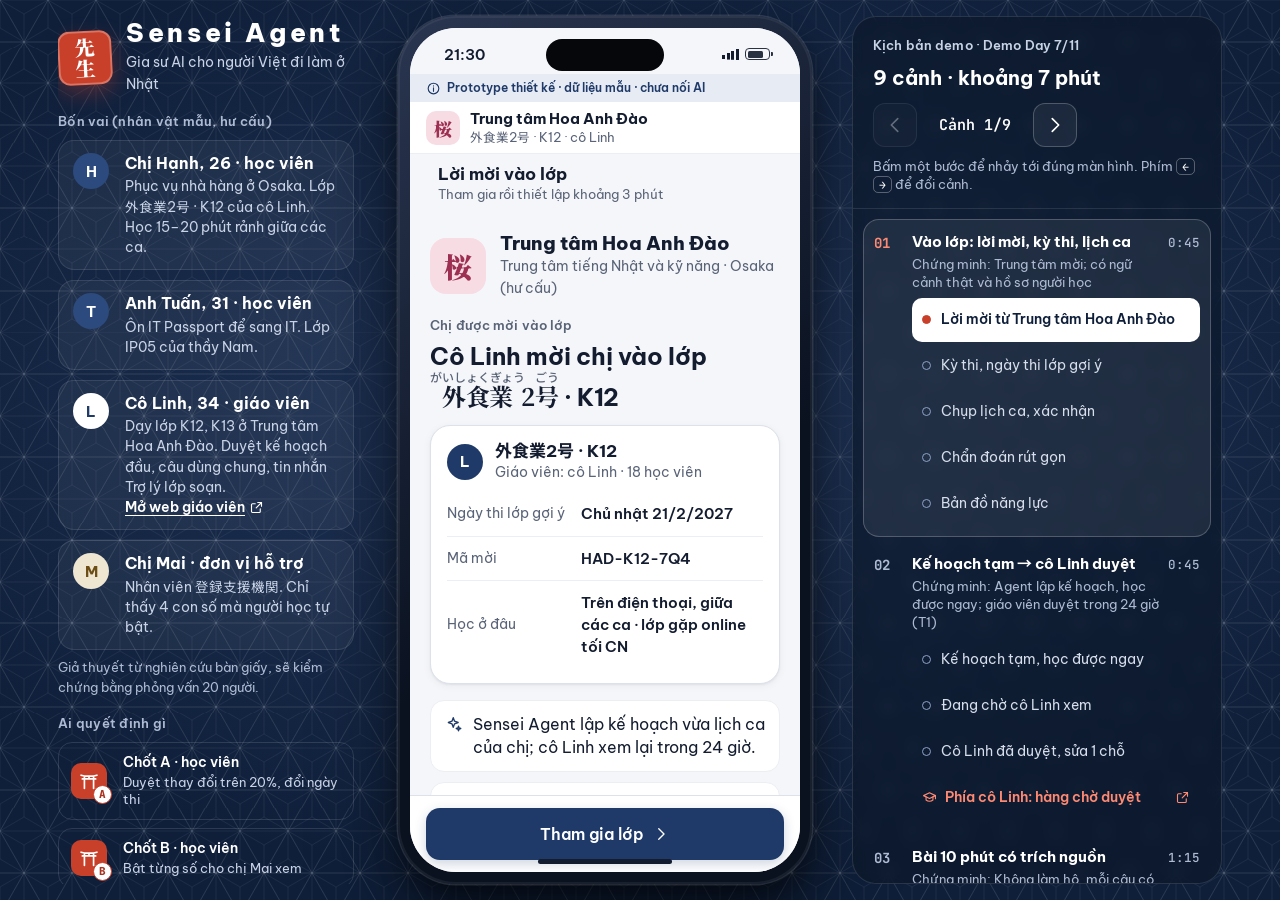
==== commit b5860576: "Show the 先生 (sensei) mark instead of 先輩 so the logo matches the product name" ====
--- a/demo/index.html
+++ b/demo/index.html
@@ -59,7 +59,7 @@
 <div class="stage">
   <aside class="rail" aria-label="Về prototype này">
     <div class="brand">
-      <span class="seal" aria-hidden="true">先輩</span>
+      <span class="seal" aria-hidden="true">先生</span>
       <div><p class="wordmark">Sensei Agent</p><p class="tagline">Gia sư AI cho người Việt đi làm ở Nhật</p></div>
     </div>
 
@@ -88,7 +88,7 @@
   </aside>
 
   <header class="topbar">
-    <div class="brand sm"><span class="seal sm" aria-hidden="true">先輩</span><p class="wordmark">Sensei Agent</p></div>
+    <div class="brand sm"><span class="seal sm" aria-hidden="true">先生</span><p class="wordmark">Sensei Agent</p></div>
     <button class="topbar-guide" data-act="guide" aria-controls="guide" aria-expanded="false"><svg class="ic ic-sm" aria-hidden="true"><use href="#i-list"></use></svg><span>Kịch bản demo · <span class="js-pos">Cảnh 1/9</span></span></button>
   </header>
 
